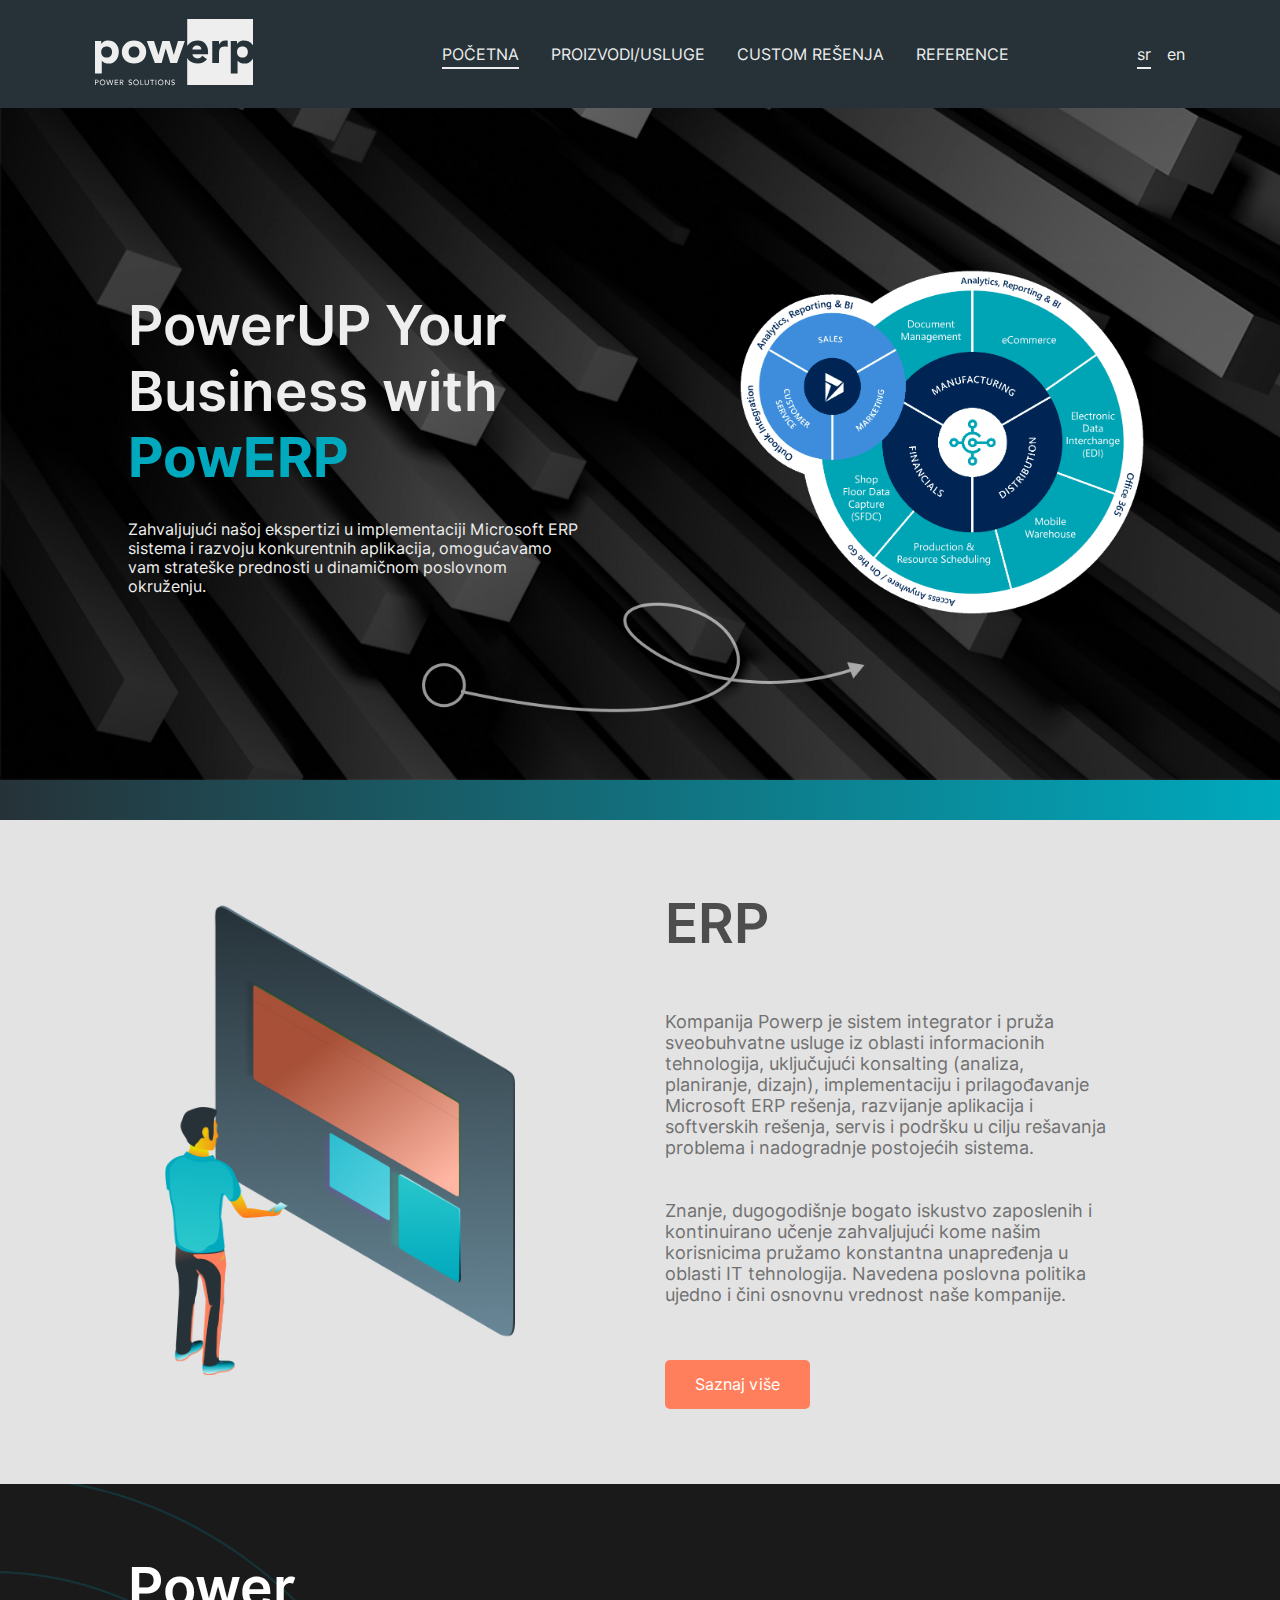
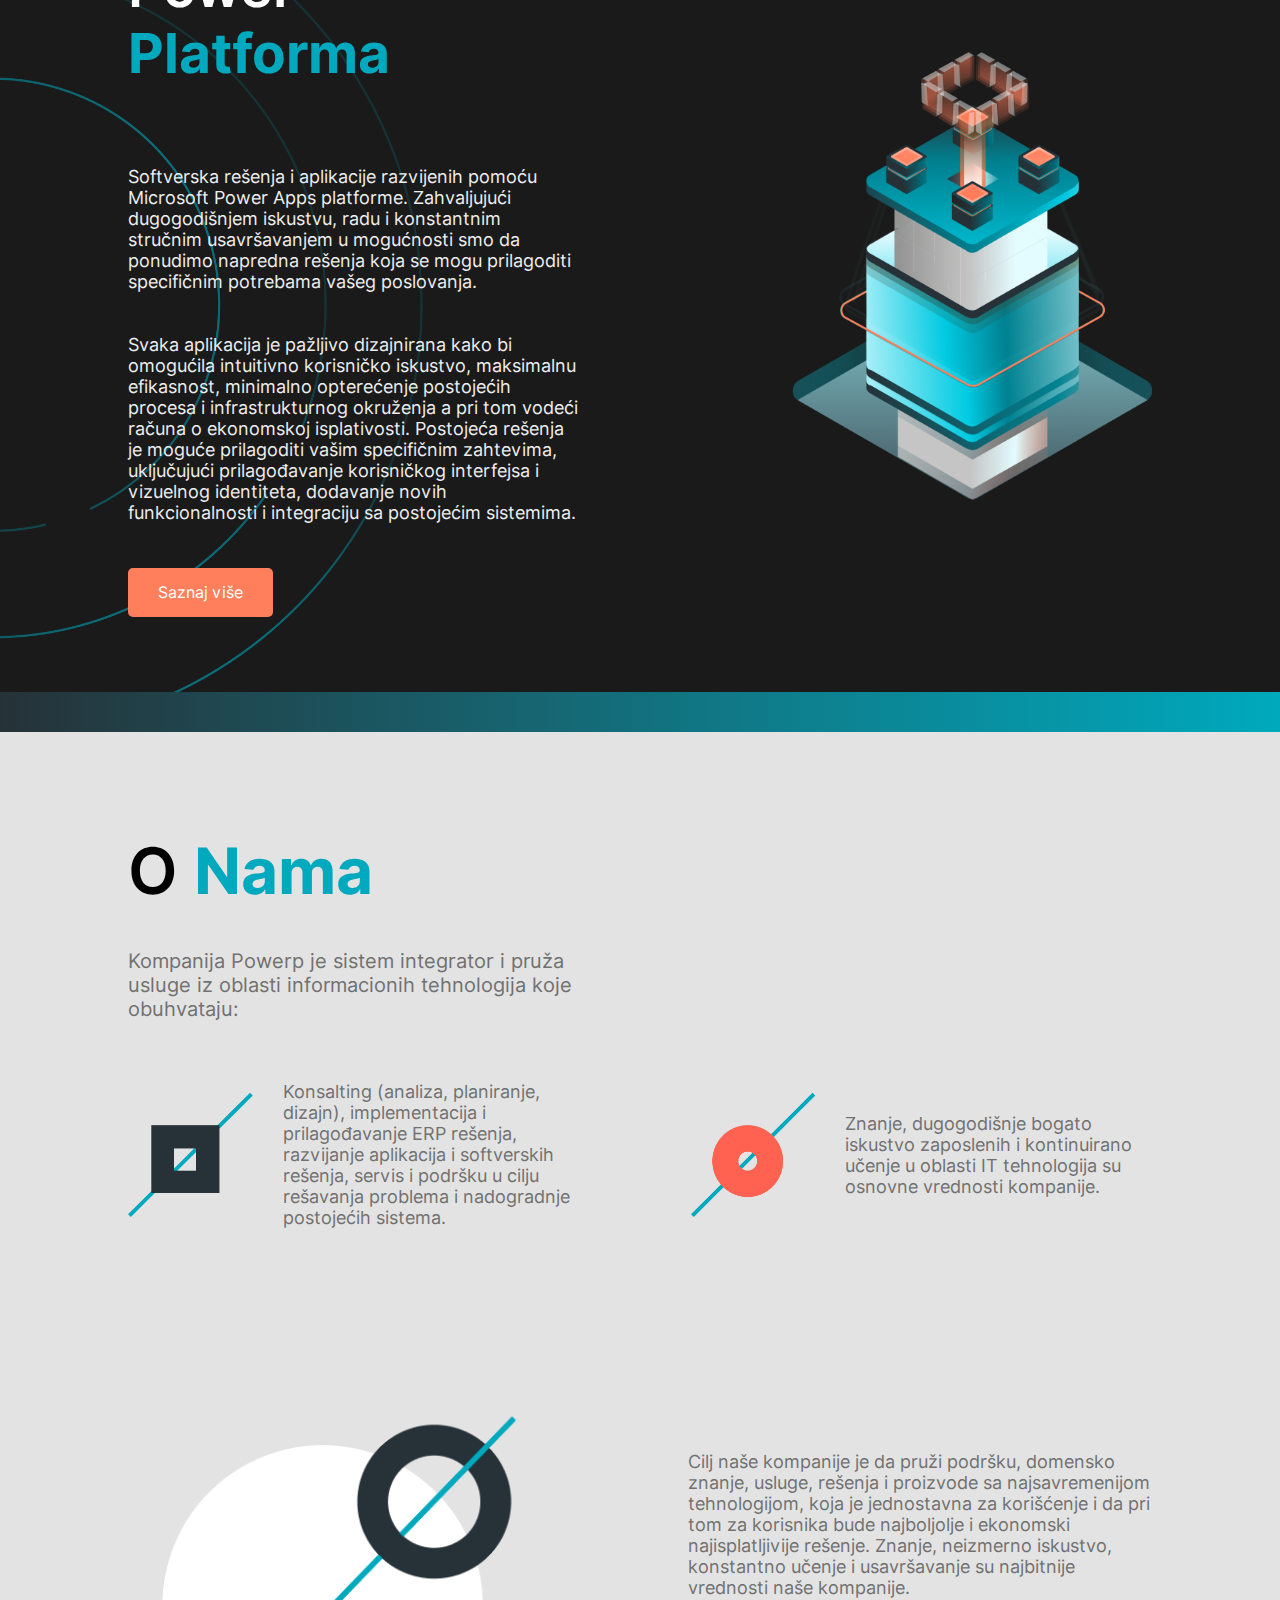
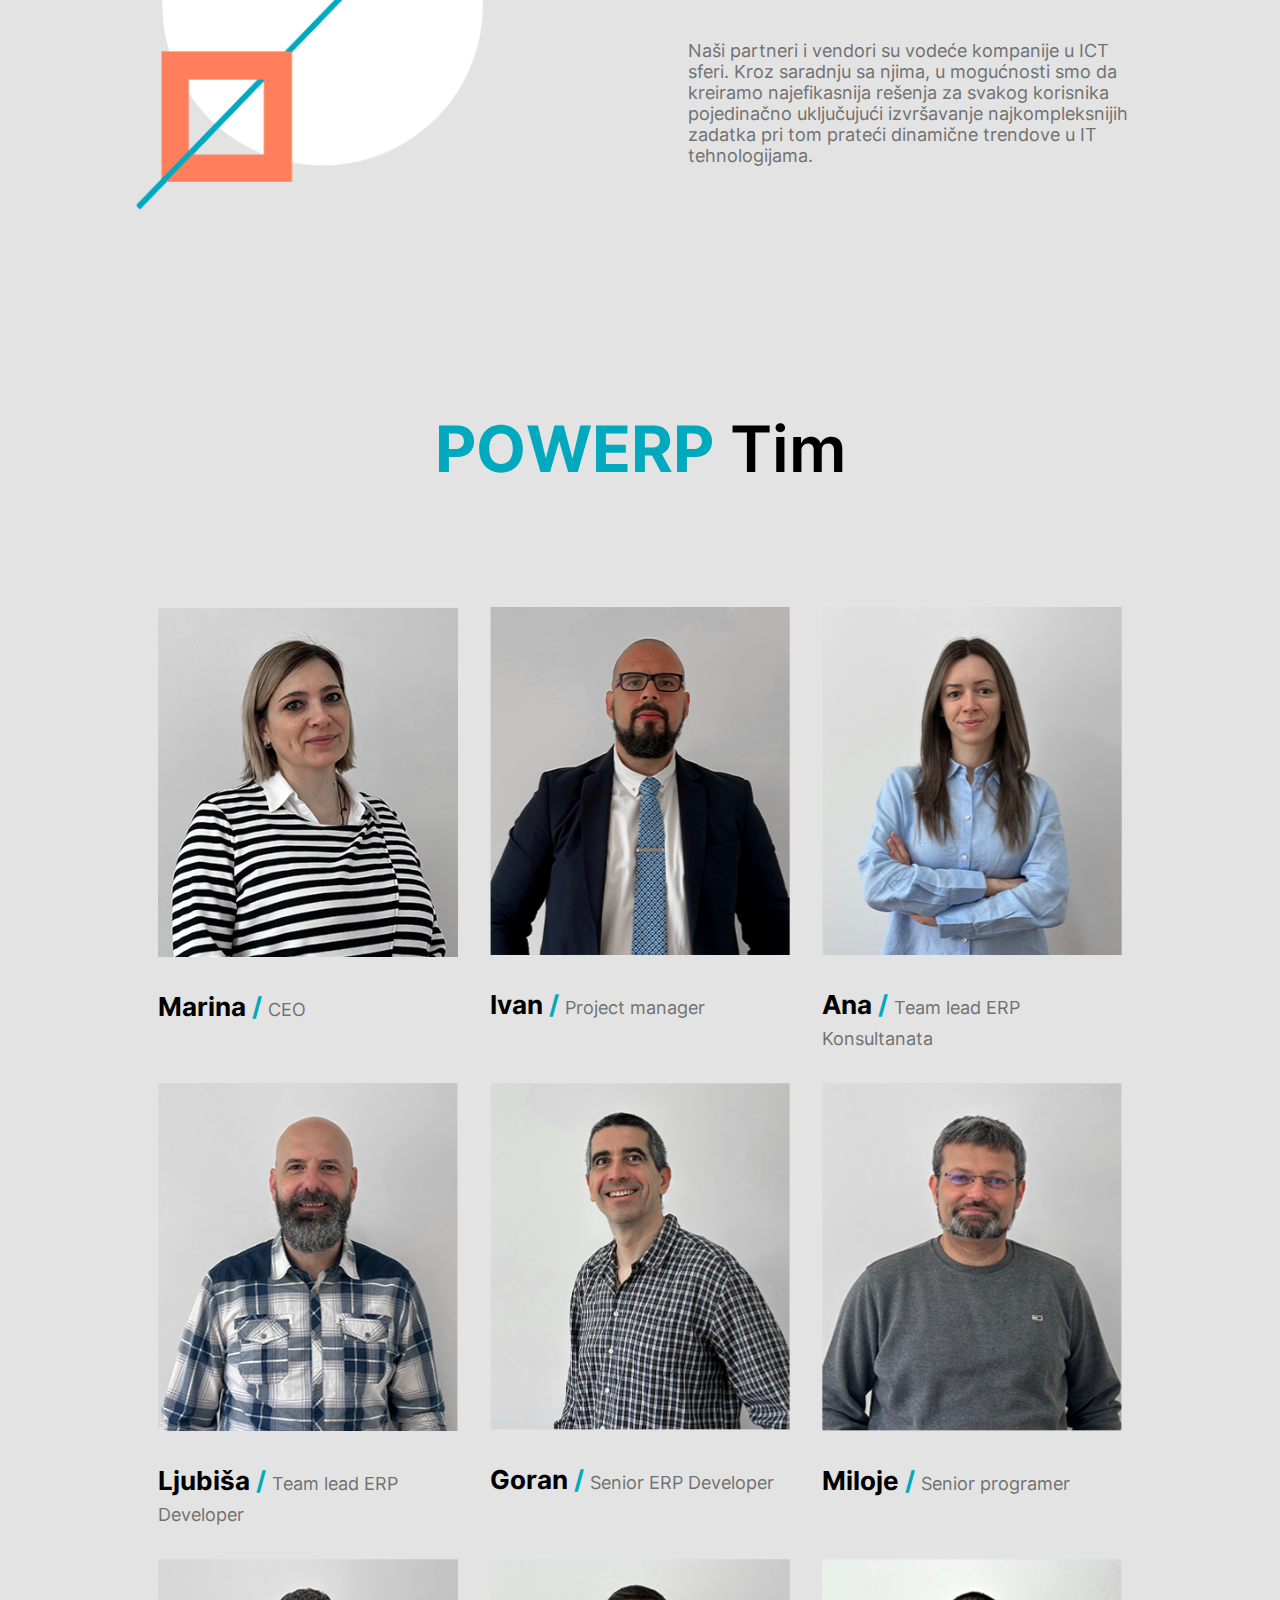
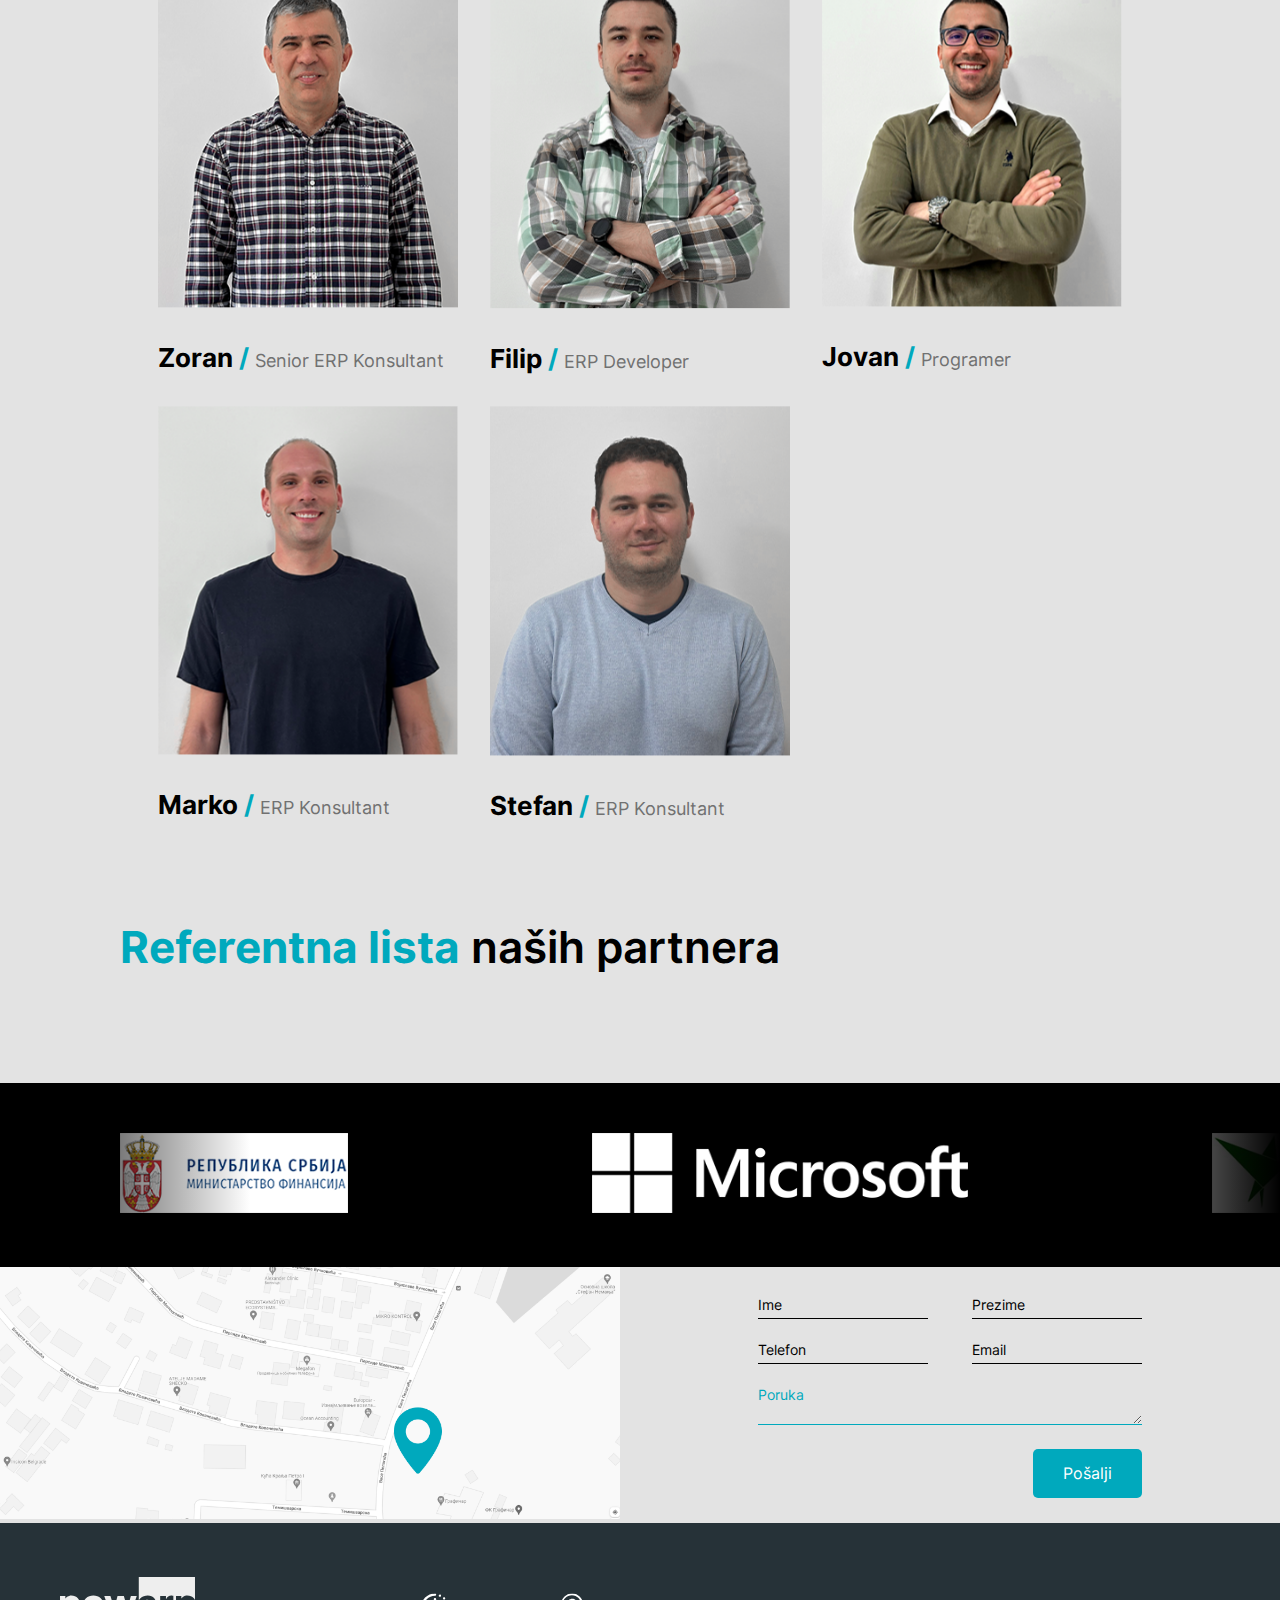
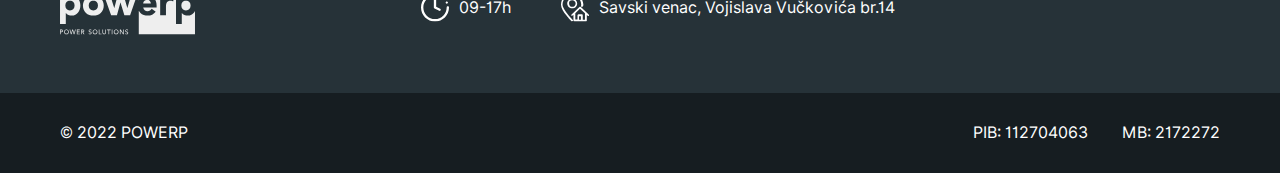
==== index.html @ 97af09cd "All Request Fixes - DONE" ====
<!DOCTYPE html>
<html lang="en">
  <head>
    <meta charset="UTF-8" />
    <meta name="viewport" content="width=device-width, initial-scale=1.0" />
    <title>PowerP</title>
    <link rel="icon" type="image/x-icon" href="assets/images/favicon.ico" />
    <link rel="stylesheet" href="style/common.css" />
    <link rel="stylesheet" href="style/style.css" />
    <link rel="stylesheet" href="style/mediaqueries.css" />
  </head>
  <body>
    <!-- Navigation -->
    <nav class="desktop-nav">
      <div class="logo"><img src="assets/images/logo.svg" alt="Logo" /></div>
      <div class="links">
        <ul class="nav-links">
          <li><a href="#" class="active">početna</a></li>
          <li><a href="products.html">proizvodi/usluge</a></li>
          <li><a href="custom.html">custom rešenja</a></li>
          <li><a href="clients.html">reference</a></li>
        </ul>
        <ul class="language-links">
          <li><a href="#" class="active">sr</a></li>
          <li><a href="#">en</a></li>
        </ul>
      </div>
    </nav>

    <nav class="hamburger-nav">
      <div class="logo"><img src="assets/images/logo.svg" alt="Logo" /></div>
      <div class="hamburger-menu">
        <div class="hamburger-icon" onclick="toggleMenu()">
          <span></span>
          <span></span>
          <span></span>
          <span></span>
        </div>
        <div class="menu-links">
          <ul class="language-links">
            <li><a href="#" class="active">sr</a></li>
            <li><a href="#">en</a></li>
          </ul>
          <div class="logo">
            <img src="assets/images/logo.svg" alt="Logo" />
          </div>
          <li>
            <a href="#" class="active" onclick="toggleMenu()">šta radimo</a>
          </li>
          <li><a href="#" onclick="toggleMenu()">o nama</a></li>
          <li><a href="#" onclick="toggleMenu()">šta nudimo</a></li>
          <li><a href="#" onclick="toggleMenu()">kontakt</a></li>
        </div>
      </div>
    </nav>

    <!-- Hero Section -->
    <section class="hero-section">
      <div class="hero-content">
        <div class="hero-text">
          <h2 class="title">PowerUP Your Business with <span>PowERP</span></h2>
          <p>
            Zahvaljujući našoj ekspertizi u implementaciji Microsoft ERP sistema
            i razvoju konkurentnih aplikacija, omogućavamo vam strateške
            prednosti u dinamičnom poslovnom okruženju.
          </p>
        </div>
        <div class="hero-line">
          <img src="./assets/images/hero-line.png" alt="Line" />
        </div>
        <div class="hero-image">
          <img src="./assets/images/hero-graph.png" alt="Graph" />
        </div>
      </div>
    </section>

    <hr class="divider gradient-1" />

    <!-- ERP Section -->
    <section class="erp-section">
      <div class="erp-content">
        <div class="erp-image">
          <img src="./assets/images/erp-img.png" alt="ERP" />
        </div>
        <div class="erp-info">
          <h2 class="title">ERP</h2>
          <p>
            Kompanija Powerp je sistem integrator i pruža sveobuhvatne usluge iz
            oblasti informacionih tehnologija, uključujući konsalting (analiza,
            planiranje, dizajn), implementaciju i prilagođavanje Microsoft ERP
            rešenja, razvijanje aplikacija i softverskih rešenja, servis i
            podršku u cilju rešavanja problema i nadogradnje postojećih sistema.
            <br /><br /><br />
            Znanje, dugogodišnje bogato iskustvo zaposlenih i kontinuirano
            učenje zahvaljujući kome našim korisnicima pružamo konstantna
            unapređenja u oblasti IT tehnologija. Navedena poslovna politika
            ujedno i čini osnovnu vrednost naše kompanije.
          </p>
          <a class="btn" href="products.html">Saznaj više</a>
        </div>
      </div>
    </section>

    <!-- Power Platform Section -->
    <section class="pwr-platform-section">
      <div class="pwr-platform-bg-circle">
        <img src="./assets/images/pwr-platform-bg.png" alt="Circle Bg" />
      </div>
      <div class="pwr-platform-content">
        <div class="pwr-platform-info">
          <h2 class="title">Power <span>Platforma</span></h2>
          <p>
            Softverska rešenja i aplikacije razvijenih pomoću Microsoft Power
            Apps platforme. Zahvaljujući dugogodišnjem iskustvu, radu i
            konstantnim stručnim usavršavanjem u mogućnosti smo da ponudimo
            napredna rešenja koja se mogu prilagoditi specifičnim potrebama
            vašeg poslovanja.
            <br /><br /><br />
            Svaka aplikacija je pažljivo dizajnirana kako bi omogućila
            intuitivno korisničko iskustvo, maksimalnu efikasnost, minimalno
            opterećenje postojećih procesa i infrastrukturnog okruženja a pri
            tom vodeći računa o ekonomskoj isplativosti. Postojeća rešenja je
            moguće prilagoditi vašim specifičnim zahtevima, uključujući
            prilagođavanje korisničkog interfejsa i vizuelnog identiteta,
            dodavanje novih funkcionalnosti i integraciju sa postojećim
            sistemima.
          </p>
          <a class="btn" href="custom.html">Saznaj više</a>
        </div>
        <div class="pwr-platform-image">
          <img
            src="./assets/images/pwr-platform-img.png"
            alt="Power Platform"
          />
        </div>
      </div>
    </section>

    <hr class="divider gradient-1" />

    <!-- About Us Section -->
    <section class="about-us-section">
      <div class="about-us-content">
        <h2 class="title">O <span>Nama</span></h2>
        <p class="about-us-info">
          Kompanija Powerp je sistem integrator i pruža usluge iz oblasti
          informacionih tehnologija koje obuhvataju:
        </p>
        <div class="first-paragraph-container">
          <div class="paragraph-container">
            <img src="./assets/images/paragraph-square.png" alt="Square" />
            <p>
              Konsalting (analiza, planiranje, dizajn), implementacija i
              prilagođavanje ERP rešenja, razvijanje aplikacija i softverskih
              rešenja, servis i podršku u cilju rešavanja problema i nadogradnje
              postojećih sistema.
            </p>
          </div>

          <div class="paragraph-container">
            <img src="./assets/images/paragraph-circle.png" alt="Square" />
            <p>
              Znanje, dugogodišnje bogato iskustvo zaposlenih i kontinuirano
              učenje u oblasti IT tehnologija su osnovne vrednosti kompanije.
            </p>
          </div>
        </div>
        <div class="second-paragraph-container">
          <img src="./assets/images/paragraph-image.png" alt="Square" />
          <p>
            Cilj naše kompanije je da pruži podršku, domensko znanje, usluge,
            rešenja i proizvode sa najsavremenijom tehnologijom, koja je
            jednostavna za korišćenje i da pri tom za korisnika bude najboljolje
            i ekonomski najisplatljivije rešenje. Znanje, neizmerno iskustvo,
            konstantno učenje i usavršavanje su najbitnije vrednosti naše
            kompanije.
            <br /><br /><br />
            Naši partneri i vendori su vodeće kompanije u ICT sferi. Kroz
            saradnju sa njima, u mogućnosti smo da kreiramo najefikasnija
            rešenja za svakog korisnika pojedinačno uključujući izvršavanje
            najkompleksnijih zadatka pri tom prateći dinamične trendove u IT
            tehnologijama.
          </p>
        </div>
      </div>
    </section>

    <!-- Team Section -->
     <section class="team-section">
      <div class="team-content">
        <h2 class="title"><span>PowerP</span> Tim</h2>
        <div class="team-container">
          <div class="team-item">
            <img src="./assets/images/team/marina.png" alt="Marina" />
            <p>Marina <span class="item-blue">/</span> <span class="item-gray">CEO</span></p>
          </div>
          <div class="team-item">
            <img src="./assets/images/team/ivan.png" alt="Ivan" />
            <p>Ivan <span class="item-blue">/</span> <span class="item-gray">Project manager</span></p>
          </div>
          <div class="team-item">
            <img src="./assets/images/team/ana.png" alt="Ana" />
            <p>Ana <span class="item-blue">/</span> <span class="item-gray">Team lead ERP Konsultanata</span></p>
          </div>
          <div class="team-item">
            <img src="./assets/images/team/ljubisa.png" alt="Ljubisa" />
            <p>Ljubiša <span class="item-blue">/</span> <span class="item-gray">Team lead ERP Developer</span></p>
          </div>
          <div class="team-item">
            <img src="./assets/images/team/goran.png" alt="Goran" />
            <p>Goran <span class="item-blue">/</span> <span class="item-gray">Senior ERP Developer</span></p>
          </div>
          <div class="team-item">
            <img src="./assets/images/team/miloje.png" alt="Miloje" />
            <p>Miloje <span class="item-blue">/</span> <span class="item-gray">Senior programer</span></p>
          </div>
          <div class="team-item">
            <img src="./assets/images/team/zoran.png" alt="Zoran" />
            <p>Zoran <span class="item-blue">/</span> <span class="item-gray">Senior ERP Konsultant </span></p>
          </div>
          <div class="team-item">
            <img src="./assets/images/team/filip.png" alt="Filip" />
            <p>Filip <span class="item-blue">/</span> <span class="item-gray">ERP Developer</span></p>
          </div>
          <div class="team-item">
            <img src="./assets/images/team/jovan.png" alt="Jovan" />
            <p>Jovan <span class="item-blue">/</span> <span class="item-gray">Programer</span></p>
          </div>
          <div class="team-item">
            <img src="./assets/images/team/marko.png" alt="Marko" />
            <p>Marko <span class="item-blue">/</span> <span class="item-gray">ERP Konsultant</span></p>
          </div>
          <div class="team-item">
            <img src="./assets/images/team/stefan.png" alt="Stefan" />
            <p>Stefan <span class="item-blue">/</span> <span class="item-gray">ERP Konsultant</span></p>
          </div>
        </div>
     </section>

     <!-- Partners Section -->
     <section class="partners-section">
      <div class="partners-content">
        <h2 class="title"><span>Referentna lista</span> naših partnera</h2>
        <div class="partners-container">
          <div class="partners-slide">
            <img src="./assets/images/clients/partner-1-black.png" alt="Partner 1" />
            <img src="./assets/images/clients/partner-2-black.png" alt="Partner 2" />
            <img src="./assets/images/clients/partner-3-black.png" alt="Partner 3" />
            <img src="./assets/images/clients/partner-4-black.png" alt="Partner 4" />
            <img src="./assets/images/clients/partner-5-black.png" alt="Partner 5" />
            <img src="./assets/images/clients/partner-6-black.png" alt="Partner 6" />
            <img src="./assets/images/clients/partner-7-black.png" alt="Partner 7" />
            <img src="./assets/images/clients/partner-8-black.png" alt="Partner 8" />
            <img src="./assets/images/clients/partner-9-black.png" alt="Partner 9" />
            <img src="./assets/images/clients/partner-10-black.png" alt="Partner 10" />
            <img src="./assets/images/clients/partner-11-black.png" alt="Partner 11" />
            <img src="./assets/images/clients/partner-12-black.png" alt="Partner 12" />
            <img src="./assets/images/clients/partner-13-black.png" alt="Partner 13" />
          </div>
          <div class="partners-slide">
            <img src="./assets/images/clients/partner-1-black.png" alt="Partner 1" />
            <img src="./assets/images/clients/partner-2-black.png" alt="Partner 2" />
            <img src="./assets/images/clients/partner-3-black.png" alt="Partner 3" />
            <img src="./assets/images/clients/partner-4-black.png" alt="Partner 4" />
            <img src="./assets/images/clients/partner-5-black.png" alt="Partner 5" />
            <img src="./assets/images/clients/partner-6-black.png" alt="Partner 6" />
            <img src="./assets/images/clients/partner-7-black.png" alt="Partner 7" />
            <img src="./assets/images/clients/partner-8-black.png" alt="Partner 8" />
            <img src="./assets/images/clients/partner-9-black.png" alt="Partner 9" />
            <img src="./assets/images/clients/partner-10-black.png" alt="Partner 10" />
            <img src="./assets/images/clients/partner-11-black.png" alt="Partner 11" />
            <img src="./assets/images/clients/partner-12-black.png" alt="Partner 12" />
            <img src="./assets/images/clients/partner-13-black.png" alt="Partner 13" />
          </div>
        </div>
      </div>
     </section>

     <!-- Map Section -->
      <section class="map-section">
        <div class="map-container">
          <a href="https://maps.app.goo.gl/hxrdSEuvY7iCzsEn7" target="_blank"><img src="./assets/images/map.png" alt="Map" /></a>
        </div>
        <div class="form-container">
          <form action="https://formsubmit.co/af4850bc16fc0e2a9317a578badf3f67" method="POST">
            <div class="first-row">
              <input type="text" name="name" placeholder="ime" class="input-style" />
              <input type="text" name="surname" placeholder="prezime" class="input-style" />
            </div>
            <div class="second-row">
              <input type="tel" name="phone" placeholder="telefon" class="input-style" />
              <input type="email" name="email" placeholder="email" class="input-style" />
            </div>
            <div class="third-row">
              <textarea name="message" placeholder="poruka" class="input-style"></textarea>
            </div>
            <button class="btn" type="submit">Pošalji</button>
          </form>
        </div>
      </section>

     <!-- Footer Section -->
    <footer>
      <div class="contact-info-container">
        <div class="logo"><img src="./assets/images/logo.svg" alt="Logo" /></div>
        <div class="contact-container">
          <div class="contact-item">
            <img src="./assets/images/time-icon.svg" alt="Time" />
            <span>09-17h</span>
          </div>
          <div class="contact-item">
            <img src="./assets/images/pin-home-icon.svg" alt="Pin Home" />
            <span>Savski venac, Vojislava Vučkovića br.14</span>
          </div>
        </div>
        <div class="contact-nav"></div>
      </div>
      <div class="copyright-container">
        <span>&copy; 2022 PowerP</span>
        <div class="right-part">
          <span>PIB: 112704063</span>
          <span>MB: 2172272</span>
        </div>
      </div>
    </footer>

    <script src="script.js"></script>
  </body>
</html>
---- style/common.css ----
/* >>> General Styling <<< */

/* >> Custom Colors << */

:root {
  --nav-bg-color: #263238;
  --text-color-white: #eeeeee;
  --primary-color: #00a9bd;
  --primary-hover-color: #0e8390;
  --body-color: #e3e3e3;
  --btn-bg-color: #ff7f5c;
  --btn-bg-color-hover: #dc6848;
  --section-title-color: #4d4d4d;
  --text-color: #717171;
  --section-dark-bg-color: #1a1a1a;
  --copyright-bg-color: #161d21;
  --slider-track-color: #bebebe;
}

/* >> Custom Fonts << */

@font-face {
  font-family: "PageFontExtraBold";
  src: url("../assets/fonts/inter-extra-bold.otf");
}

@font-face {
  font-family: "PageFontBold";
  src: url("../assets/fonts/inter-bold.otf");
}

@font-face {
  font-family: "PageFont";
  src: url("../assets/fonts/inter-regular.otf");
}

* {
  margin: 0;
  padding: 0;
}

body {
  background-color: var(--body-color);
  overflow-x: hidden;
}

.title {
  font-family: "PageFontBold";
  font-size: 64px;
}

p {
  font-family: "PageFont";
  margin: 0;
  padding: 0;
  font-size: 18px;
}

.input-style {
  border: none;
  font-family: "PageFont";
  border-bottom: 1px solid black;
  background: transparent;
  padding: 5px 0;
  width: 250px;
}

.input-style:focus,
.input-style:focus-visible {
  outline: none;
}

.input-style::placeholder {
  color: black;
  font-family: "PageFont";
  font-size: 14px;
  text-transform: capitalize;
}

/* >>> Transition Styling <<<*/

a,
.btn {
  transition: all 300ms ease;
}

/* >>> Navbar Styling <<< */

nav,
.links,
.nav-links,
.language-links {
  display: flex;
}

nav {
  justify-content: space-around;
  align-items: center;
  position: fixed;
  z-index: 5;
  font-family: "PageFont";
  width: 100%;
  background-color: var(--nav-bg-color);
}

.nav-links {
  list-style: none;
  font-size: 16px;
  gap: 2rem;
  text-transform: uppercase;
}

.language-links {
  margin-left: 8rem;
  list-style: none;
  font-size: 16px;
  gap: 1rem;
}

.nav-links a,
.language-links a {
  color: var(--text-color-white);
  text-decoration: none;
  position: relative;
}

.nav-links a:after,
.language-links a:after {
  content: "";
  position: absolute;
  height: 2px;
  background-color: var(--text-color-white);
  width: 0;
  left: 0;
  bottom: -5px;
  transition: 0.4s;
}

.nav-links a:hover:after,
.nav-links a.active:after,
.language-links a.active:after,
.language-links a:hover:after {
  width: 100%;
}

/* >> Desktop Navbar Styling << */

.desktop-nav {
  height: 108px;
}

/* >> Mobile Navbar Styling << */

.hamburger-nav {
  display: none;
  height: 108px;
  position: relative;
}

.hamburger-menu {
  display: inline-block;
}

.hamburger-icon {
  height: 18px;
  width: 25px;
  position: relative;
  -webkit-transform: rotate(0deg);
  -moz-transform: rotate(0deg);
  -o-transform: rotate(0deg);
  transform: rotate(0deg);
  -webkit-transition: 0.5s ease-in-out;
  -moz-transition: 0.5s ease-in-out;
  -o-transition: 0.5s ease-in-out;
  transition: 0.5s ease-in-out;
  cursor: pointer;
}

.hamburger-icon span {
  display: block;
  position: absolute;
  height: 3px;
  width: 100%;
  background-color: var(--text-color-white);
  border-radius: 9px;
  opacity: 1;
  left: 0;
  -webkit-transform: rotate(0deg);
  -moz-transform: rotate(0deg);
  -o-transform: rotate(0deg);
  transform: rotate(0deg);
  -webkit-transition: 0.25s ease-in-out;
  -moz-transition: 0.25s ease-in-out;
  -o-transition: 0.25s ease-in-out;
  transition: 0.25s ease-in-out;
}

.hamburger-icon span:nth-child(1) {
  top: 0px;
}

.hamburger-icon span:nth-child(2),
#nav-icon3 span:nth-child(3) {
  top: 8px;
}

.hamburger-icon span:nth-child(4) {
  top: 16px;
}

.hamburger-icon.open span:nth-child(1) {
  top: 8px;
  width: 0%;
  left: 50%;
}

.hamburger-icon.open span:nth-child(2) {
  -webkit-transform: rotate(45deg);
  -moz-transform: rotate(45deg);
  -o-transform: rotate(45deg);
  transform: rotate(45deg);
  top: 8px;
}

.hamburger-icon.open span:nth-child(3) {
  -webkit-transform: rotate(-45deg);
  -moz-transform: rotate(-45deg);
  -o-transform: rotate(-45deg);
  transform: rotate(-45deg);
  top: 8px;
}

.hamburger-icon.open span:nth-child(4) {
  top: 8px;
  width: 0%;
  left: 50%;
}

.hamburger-menu .menu-links {
  position: absolute;
  display: flex;
  flex-direction: column;
  top: 100%;
  width: 100%;
  height: calc(100vh - 108px);
  background-color: var(--primary-color);
  left: 0;
  max-height: 0;
  overflow: hidden;
  transition: all 0.3 ease-in-out;
}

.hamburger-menu .menu-links a {
  display: block;
  text-align: center;
  padding: 20px;
  text-transform: capitalize;
  font-size: 16px;
  color: var(--text-color-white);
  text-decoration: none;
  transition: all 0.3 ease-in-out;
}

.hamburger-menu .menu-links .language-links {
  padding: 30px 20px 20px 20px;
}

.hamburger-menu .menu-links .language-links a {
  display: block;
  padding: 0;
  width: 100%;
  text-transform: uppercase;
  font-size: 14px;
}

.hamburger-menu .menu-links .logo {
  display: flex;
  justify-content: center;
  padding: 30px 0 40px 0;
}

.hamburger-menu .menu-links .logo img {
  height: 55px;
}

.hamburger-menu .menu-links li {
  list-style: none;
}

.hamburger-menu .menu-links.open {
  max-height: calc(100vh - 108px);
}

/* >>> Divider Styling <<< */

.divider {
  margin: 0;
  padding: 0;
  border: 0;
  height: 40px;
  width: 100%;
}

.gradient-1 {
  background: linear-gradient(
    90deg,
    rgba(38, 50, 56, 1) 0%,
    rgba(13, 129, 144, 1) 64%,
    rgba(0, 169, 189, 1) 100%
  );
}

/* >>> Button Styling <<< */

.btn {
  border-radius: 5px;
  background-color: var(--btn-bg-color);
  border: none;
  text-decoration: none;
  color: white;
  font-family: "PageFont";
  padding: 15px 30px;
  font-size: 16px;
  cursor: pointer;
}

.btn:hover {
  background-color: var(--btn-bg-color-hover);
}

/* >>> Partners Section Styling <<< */

@keyframes slide {
  from {
    transform: translateX(0);
  }

  to {
    transform: translateX(-100%);
  }
}

.partners-section {
  display: flex;
  justify-content: center;
  align-items: center;
}

.partners-content {
  display: flex;
  flex-direction: column;
  align-items: start;
  justify-content: center;
  width: 100%;
}

.partners-content .title {
  font-size: 44px;
  margin-bottom: 110px;
  margin-left: 120px;
}

.partners-content .title span {
  font-family: "PageFontExtraBold";
  color: var(--primary-color);
}

.partners-container {
  background-color: black;
  padding: 50px 0;
  width: 100%;
  overflow: hidden;
  white-space: nowrap;
  position: relative;
}

.partners-container::before {
  content: "";
  position: absolute;
  top: 0;
  left: 0;
  z-index: 2;
  width: 250px;
  height: 100%;
  background: linear-gradient(to left, rgba(0, 0, 0, 0), black);
}

.partners-container::after {
  content: "";
  position: absolute;
  top: 0;
  right: 0;
  z-index: 2;
  width: 250px;
  height: 100%;
  background: linear-gradient(to right, rgba(0, 0, 0, 0), black);
}

.partners-container:hover .partners-slide {
  animation-play-state: paused;
}

.partners-slide {
  display: inline-block;
  animation: 45s slide infinite linear;
}

.partners-slide img {
  height: 80px;
  margin: 0 120px;
}

/* >>> Map Section Styling <<< */

.map-section {
  display: flex;
  align-items: center;
  width: 100%;
}

.map-container img {
  width: 1070px;
}

.map-section .form-container {
  display: flex;
  flex-direction: column;
  justify-content: center;
  align-items: center;
  width: 100%;
}

.map-section .form-container .first-row,
.map-section .form-container .second-row {
  margin-bottom: 18px;
}

.map-section .form-container .first-row .input-style:first-child,
.map-section .form-container .second-row .input-style:first-child {
  margin-right: 40px;
}

.map-section .form-container textarea {
  width: 100% !important;
  border-color: var(--primary-color);
}

.map-section .form-container textarea::placeholder {
  color: var(--primary-color);
}

.map-section .form-container .btn {
  background-color: var(--primary-color);
  float: right;
  margin-top: 70px;
}

.map-section .form-container .btn:hover {
  background-color: var(--primary-hover-color);
}

/* >>> Copyright Footer Styling <<< */

.copyright-container {
  width: 100%;
  height: 80px;
  background-color: var(--copyright-bg-color);
  color: white;
  display: flex;
  font-family: "PageFont";
  justify-content: space-between;
  align-items: center;
}

.copyright-container span:first-child {
  margin-left: 60px;
}

.copyright-container .right-part {
  margin-right: 60px;
}

.copyright-container .right-part span:first-child {
  margin-right: 30px;
}

.copyright-container span {
  text-transform: uppercase;
}

/* >>> Contact Footer Styling <<< */

.contact-info-container {
  width: 100%;
  height: 170px;
  background-color: var(--nav-bg-color);
  color: white;
  display: flex;
  font-family: "PageFont";
  justify-content: space-between;
  align-items: center;
}

.contact-info-container .logo {
  margin-left: 60px;
}

.contact-info-container .logo img {
  width: 135px;
}

.contact-info-container .contact-container,
.contact-info-container .contact-container .contact-item {
  display: flex;
  align-items: center;
}

.contact-info-container .contact-container .contact-item img {
  width: 28px;
  margin-right: 10px;
}

.contact-info-container .contact-container .contact-item:first-child {
  margin-right: 50px;
}

.contact-info-container .contact-nav {
  margin-right: 60px;
  width: 100px;
  height: 100%;
}
---- style/style.css ----
/* >> Hero Section Styling << */

.hero-section {
  padding-top: 108px;
  width: 100%;
  height: 672px;
  background-image: url("../assets/images/hero-bg.png");
  background-size: cover;
  display: flex;
  justify-content: center;
  align-items: center;
}

.hero-section .hero-content {
  display: flex;
  position: relative;
  height: 100%;
  align-items: center;
  justify-content: space-between;
  width: 60%;
}

.hero-image img {
  width: 520px;
}

.hero-line {
  position: absolute;
  bottom: 40px;
  left: 50%;
  transform: translate(-50%, 0);
}

.hero-line img {
  width: 500px;
}

.hero-text {
  font-size: 16px;
  width: 710px;
  color: var(--text-color-white);
}

.hero-text p {
  margin: 30px 0 0 0;
  width: 100%;
  font-size: 16px;
  max-width: 550px;
}

.hero-text .title span {
  color: var(--primary-color);
  font-family: "PageFontExtraBold";
}

/* >>> ERP Section Styling <<< */

.erp-section {
  display: flex;
  justify-content: center;
  align-items: center;
  padding: 70px 0 90px 0;
}

.erp-content {
  display: flex;
  align-items: center;
  justify-content: center;
  width: 80%;
}

.erp-info .title {
  margin-bottom: 55px;
  color: var(--section-title-color);
}

.erp-image img {
  width: 400px;
  margin-right: 200px;
}

.erp-info p {
  max-width: 550px;
  margin-bottom: 70px;
  color: var(--text-color);
}

/* >>> Power Platform Section Styling <<< */

.pwr-platform-section {
  display: flex;
  justify-content: center;
  align-items: center;
  padding: 70px 0 90px 0;
  background-color: var(--section-dark-bg-color);
  position: relative;
  overflow: hidden;
}

.pwr-platform-bg-circle {
  position: absolute;
  top: 50%;
  left: 0;
  transform: translate(0, -50%);
  z-index: 1;
}

.pwr-platform-bg-circle img {
  height: 1200px;
}

.pwr-platform-content {
  display: flex;
  justify-content: space-between;
  align-items: center;
  z-index: 2;
  width: 60%;
  height: 100%;
}

.pwr-platform-info .title {
  margin-bottom: 80px;
  max-width: 400px;
  color: #ffffff;
}

.pwr-platform-info .title span {
  color: var(--primary-color);
  font-family: "PageFontExtraBold";
}

.pwr-platform-image img {
  width: 480px;
}

.pwr-platform-info p {
  max-width: 660px;
  margin-bottom: 60px;
  color: var(--text-color-white);
}

/* >>> About Us Section Styling <<< */

.about-us-section {
  display: flex;
  justify-content: center;
  align-items: center;
  padding: 100px 0;
}

.about-us-content {
  display: flex;
  flex-direction: column;
  justify-content: center;
  width: 60%;
}

.about-us-content .title {
  margin-bottom: 40px;
}

.about-us-content .title span {
  color: var(--primary-color);
  font-family: "PageFontExtraBold";
}

.about-us-content .about-us-info {
  color: var(--text-color);
  font-size: 20px;
  max-width: 500px;
  margin-bottom: 60px;
}

.about-us-section .first-paragraph-container,
.about-us-section .paragraph-container,
.about-us-section .second-paragraph-container {
  display: flex;
  align-items: center;
}

.about-us-section .paragraph-container:first-child {
  margin-right: 300px;
}

.about-us-section .paragraph-container img {
  width: 125px;
}

.about-us-section .second-paragraph-container img {
  width: 400px;
}

.about-us-section .paragraph-container p {
  color: var(--text-color);
  max-width: 400px;
  margin-left: 30px;
}

.about-us-section .second-paragraph-container {
  margin-top: 180px;
  justify-content: space-around;
}

.about-us-section .second-paragraph-container p {
  color: var(--text-color);
  max-width: 630px;
  margin-left: 160px;
}

/* >>> Team Section Styling <<< */

.team-section {
  display: flex;
  justify-content: center;
  align-items: center;
  padding: 100px 0;
}

.team-content {
  display: flex;
  flex-direction: column;
  align-items: center;
  justify-content: center;
  width: 80%;
}

.team-content .title {
  margin-bottom: 120px;
}

.team-content .title span {
  text-transform: uppercase;
  color: var(--primary-color);
  font-family: "PageFontExtraBold";
}

.team-container {
  display: grid;
  grid-template-columns: repeat(4, 1fr);
  gap: 2rem;
}

.team-container .team-item img {
  width: 340px;
}

.team-container .team-item p {
  max-width: 340px;
  margin-top: 30px;
  font-size: 26px;
  font-family: "PageFontExtraBold";
}

.team-container .team-item p .item-blue {
  color: var(--primary-color);
}

.team-container .team-item p .item-gray {
  font-size: 18px;
  font-family: "PageFont";
  color: var(--text-color);
}
---- style/mediaqueries.css ----
/* >>> CUSTOM QUERIES <<< */

@media screen and (max-width: 1900px) {
  .products-services-content,
  .hero-section .hero-content,
  .pwr-platform-section .pwr-platform-content,
  .custom-solutions-section .custom-solutions-content,
  .custom-hero-section .custom-hero-content,
  .about-us-section .about-us-content,
  .products-title-section .products-title-content,
  .products-hero-section .products-hero-content,
  .focus-section .focus-content,
  .powerpack-section .powerpack-content,
  .references-section .references-content,
  .pros-section .pros-content {
    width: 80%;
  }

  .references-content .logos-container {
    gap: 100px;
    row-gap: 120px;
  }
}

@media screen and (max-width: 1700px) {
  .about-us-section .paragraph-container:first-child {
    margin-right: 200px;
  }

  .map-container img {
    width: 840px;
  }

  .references-section .title {
    margin-left: 100px;
  }

  .references-content .logos-container {
    grid-template-columns: repeat(3, 1fr);
    gap: 50px;
    row-gap: 80px;
  }

  .references-content .logos-container .logo-image img {
    height: 60px;
  }
}

@media screen and (max-width: 1600px) {
  .team-container {
    grid-template-columns: repeat(3, 1fr);
  }

  .team-container .team-item img {
    width: 300px;
  }

  .team-container .team-item p {
    max-width: 300px;
  }

  .pros-content {
    width: 80%;
  }

  .powerpack-content {
    gap: 200px;
    row-gap: 70px;
  }
}

@media screen and (max-width: 1400px) {
  .hero-text {
    width: 450px;
  }

  .products-hero-text {
    width: 450px;
  }

  .hero-text .title,
  .products-hero-text .title,
  .custom-hero-text .title,
  .erp-section .title,
  .pwr-platform-section .title,
  .custom-solutions-section .title,
  .references-section .title {
    font-size: 55px;
  }

  .hero-text,
  .erp-info p,
  .pwr-platform-info p,
  .custom-solutions-info p {
    max-width: 450px;
  }

  .products-hero-text,
  .custom-hero-text {
    max-width: 400px;
  }

  .custom-hero-section .text-right p {
    width: 400px;
    margin-top: 140px;
    margin-left: 6rem;
  }

  .products-hero-image {
    margin-left: 8rem;
    width: 350px;
  }

  .products-hero-image img {
    width: 350px;
  }

  .products-hero-image .circle {
    width: 290px;
    height: 290px;
  }

  .hero-image img {
    width: 420px;
  }

  .hero-line img {
    width: 450px;
  }

  .erp-image img {
    width: 350px;
    margin-right: 150px;
  }

  .pwr-platform-image img {
    width: 360px;
    margin-left: 150px;
  }

  .custom-solutions-image img {
    width: 450px;
  }

  .pwr-platform-bg-circle img {
    height: 900px;
  }

  .about-us-section .paragraph-container:first-child {
    margin-right: 100px;
  }

  .map-container img {
    width: 620px;
  }

  .map-section .form-container .btn {
    margin-top: 20px;
  }

  .input-style {
    width: 170px;
  }

  .products-title-content img {
    width: 700px;
  }

  .products-services-content .services-item h2 {
    font-size: 26px;
    width: 350px;
  }

  .products-services-content .services-item p {
    width: 350px;
  }

  .focus-content .focus-item:last-child {
    margin-left: 50px;
  }

  .pros-item:first-child {
    margin-right: 150px;
  }

  .pros-item p {
    font-size: 20px;
  }

  .custom-title-content h2 {
    font-size: 28px;
  }

  .references-section .title {
    margin-left: 0;
  }

  .references-content .logos-container {
    grid-template-columns: repeat(2, 1fr);
    gap: 100px;
    row-gap: 120px;
  }
}

/* >>> SMALL LAPTOP SCREEN SIZE: 1024px <<< */

@media screen and (max-width: 1024px) {
  .nav-links,
  .language-links {
    font-size: 12px;
  }

  .language-links {
    margin-left: 5rem;
  }

  .logo img {
    height: 50px;
  }

  .hero-text {
    width: 350px;
  }

  .products-hero-text,
  .custom-hero-text {
    width: 300px;
  }

  .custom-hero-section .text-right p {
    width: 300px;
    margin-top: 110px;
    margin-left: 2rem;
  }

  .products-hero-image {
    margin-left: 2rem;
    width: 300px !important;
  }

  .products-hero-image img {
    width: 300px !important;
  }

  .products-hero-image .circle {
    width: 240px;
    height: 240px;
  }

  .hero-text .title,
  .products-hero-text .title,
  .custom-hero-text .title,
  .erp-info .title,
  .pwr-platform-info .title,
  .custom-solutions-info .title {
    font-size: 35px;
  }

  .hero-text p,
  .products-hero-text p,
  .custom-hero-text p,
  .custom-hero-section .text-right p,
  .erp-info p,
  .pwr-platform-info p,
  .custom-solutions-info p {
    font-size: 14px;
    max-width: 350px;
  }

  .custom-solutions-info p {
    margin-right: 50px;
  }

  .about-us-info {
    font-size: 16px;
  }

  .about-us-section .paragraph-container p,
  .about-us-section .second-paragraph-container p,
  .contact-info-container .contact-container span,
  .contact-info-container .contact-nav a,
  .focus-content .focus-item p {
    font-size: 14px;
  }

  .contact-info-container .contact-container {
    flex-direction: column;
  }

  .contact-info-container .contact-container .contact-item:first-child {
    margin-right: 20px;
  }

  .about-us-section .second-paragraph-container p {
    margin-left: 100px;
  }

  .hero-image img,
  .products-hero-image img {
    width: 350px;
  }

  .erp-image img {
    width: 300px;
    margin-right: 100px;
  }

  .pwr-platform-image img {
    width: 300px;
    margin-left: 100px;
  }

  .custom-solutions-image img {
    width: 350px;
  }

  .pwr-platform-bg-circle img {
    height: 700px;
  }

  .hero-line img {
    width: 350px;
  }

  .about-us-section .first-paragraph-container {
    flex-direction: column;
  }

  .about-us-section .second-paragraph-container img {
    width: 300px;
  }

  .about-us-section .paragraph-container:first-child {
    margin-right: 0;
    margin-bottom: 100px;
  }

  .team-container {
    grid-template-columns: repeat(2, 1fr);
  }

  .map-container img {
    width: 520px;
  }

  .map-section .form-container {
    margin-top: 20px;
  }

  .map-section .form-container .first-row,
  .map-section .form-container .second-row {
    display: flex;
    flex-direction: column;
  }

  .map-section .form-container .first-row .input-style:first-child,
  .map-section .form-container .second-row .input-style:first-child {
    margin-bottom: 18px;
  }

  .map-section .form-container .btn {
    margin-top: 20px;
    margin-bottom: 40px;
    float: initial;
  }

  .input-style {
    width: 200px !important;
  }

  .map-section .form-container textarea {
    width: 200px !important;
  }

  .products-services-content .services-item h2 {
    font-size: 22px;
    width: 250px;
  }

  .products-services-content .services-item p {
    font-size: 14px;
    width: 250px;
  }

  .pros-row {
    justify-content: center;
    align-items: center;
    flex-direction: column;
  }

  .pros-item:first-child {
    margin-right: 0;
    margin-bottom: 70px;
  }

  .custom-title-content h2 {
    font-size: 24px;
  }

  .powerpack-content {
    grid-template-columns: repeat(2, 1fr);
  }

  .references-content .logos-container {
    grid-template-columns: repeat(1, 1fr);
  }
}

/* >>> TABLET SCREEN SIZE: 769px <<< */

@media screen and (max-width: 769px) {
  .desktop-nav {
    display: none;
  }

  .hamburger-nav {
    display: flex;
  }

  .hamburger-nav .logo img {
    height: 30px;
  }

  .hamburger-menu .menu-links .language-links {
    margin-left: auto;
  }

  .hero-section,
  .products-hero-section,
  .custom-hero-section,
  .erp-section,
  .pwr-platform-section,
  .custom-solutions-section,
  .about-us-section,
  .team-section,
  .contact-info-container,
  .copyright-container,
  .partners-section,
  .map-section,
  .products-title-section,
  .products-services-section,
  .focus-section,
  .pros-section,
  .powerpack-section,
  .custom-title-section,
  .references-section,
  .divider {
    display: none;
  }
}
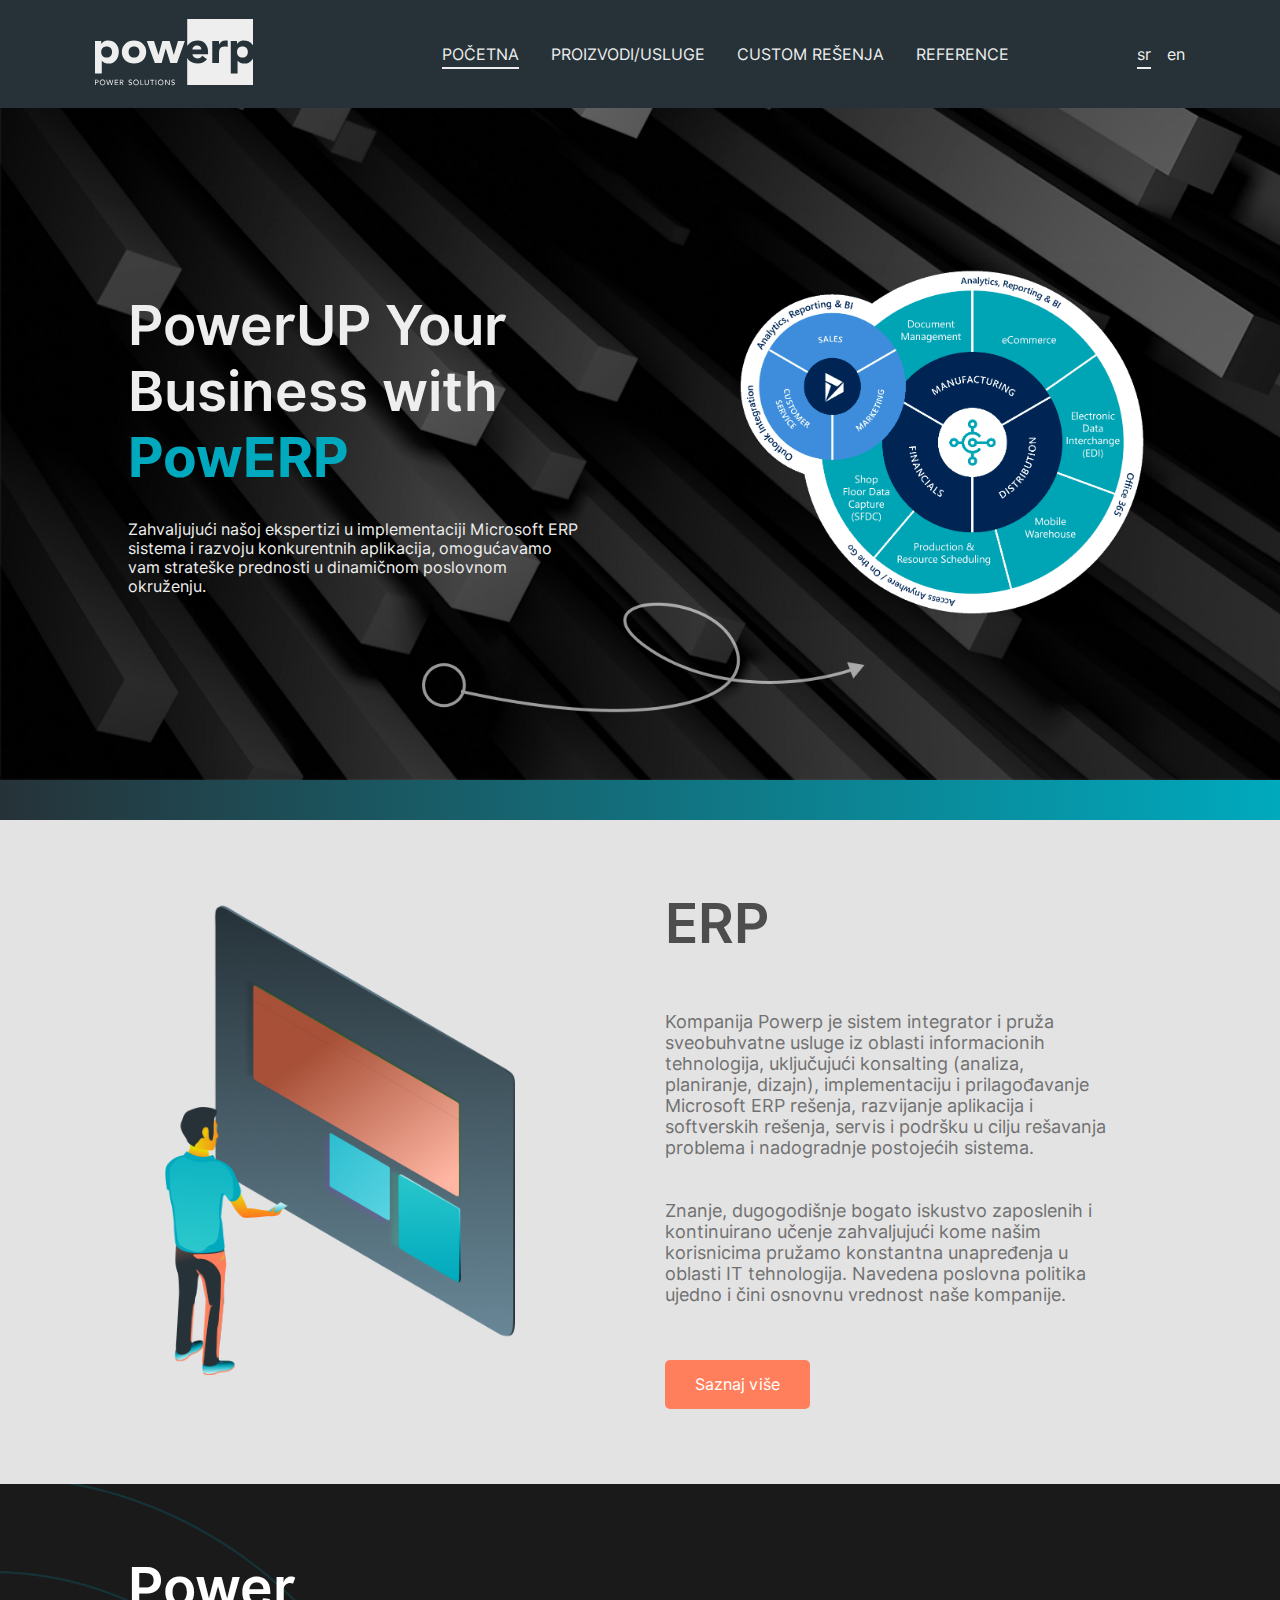
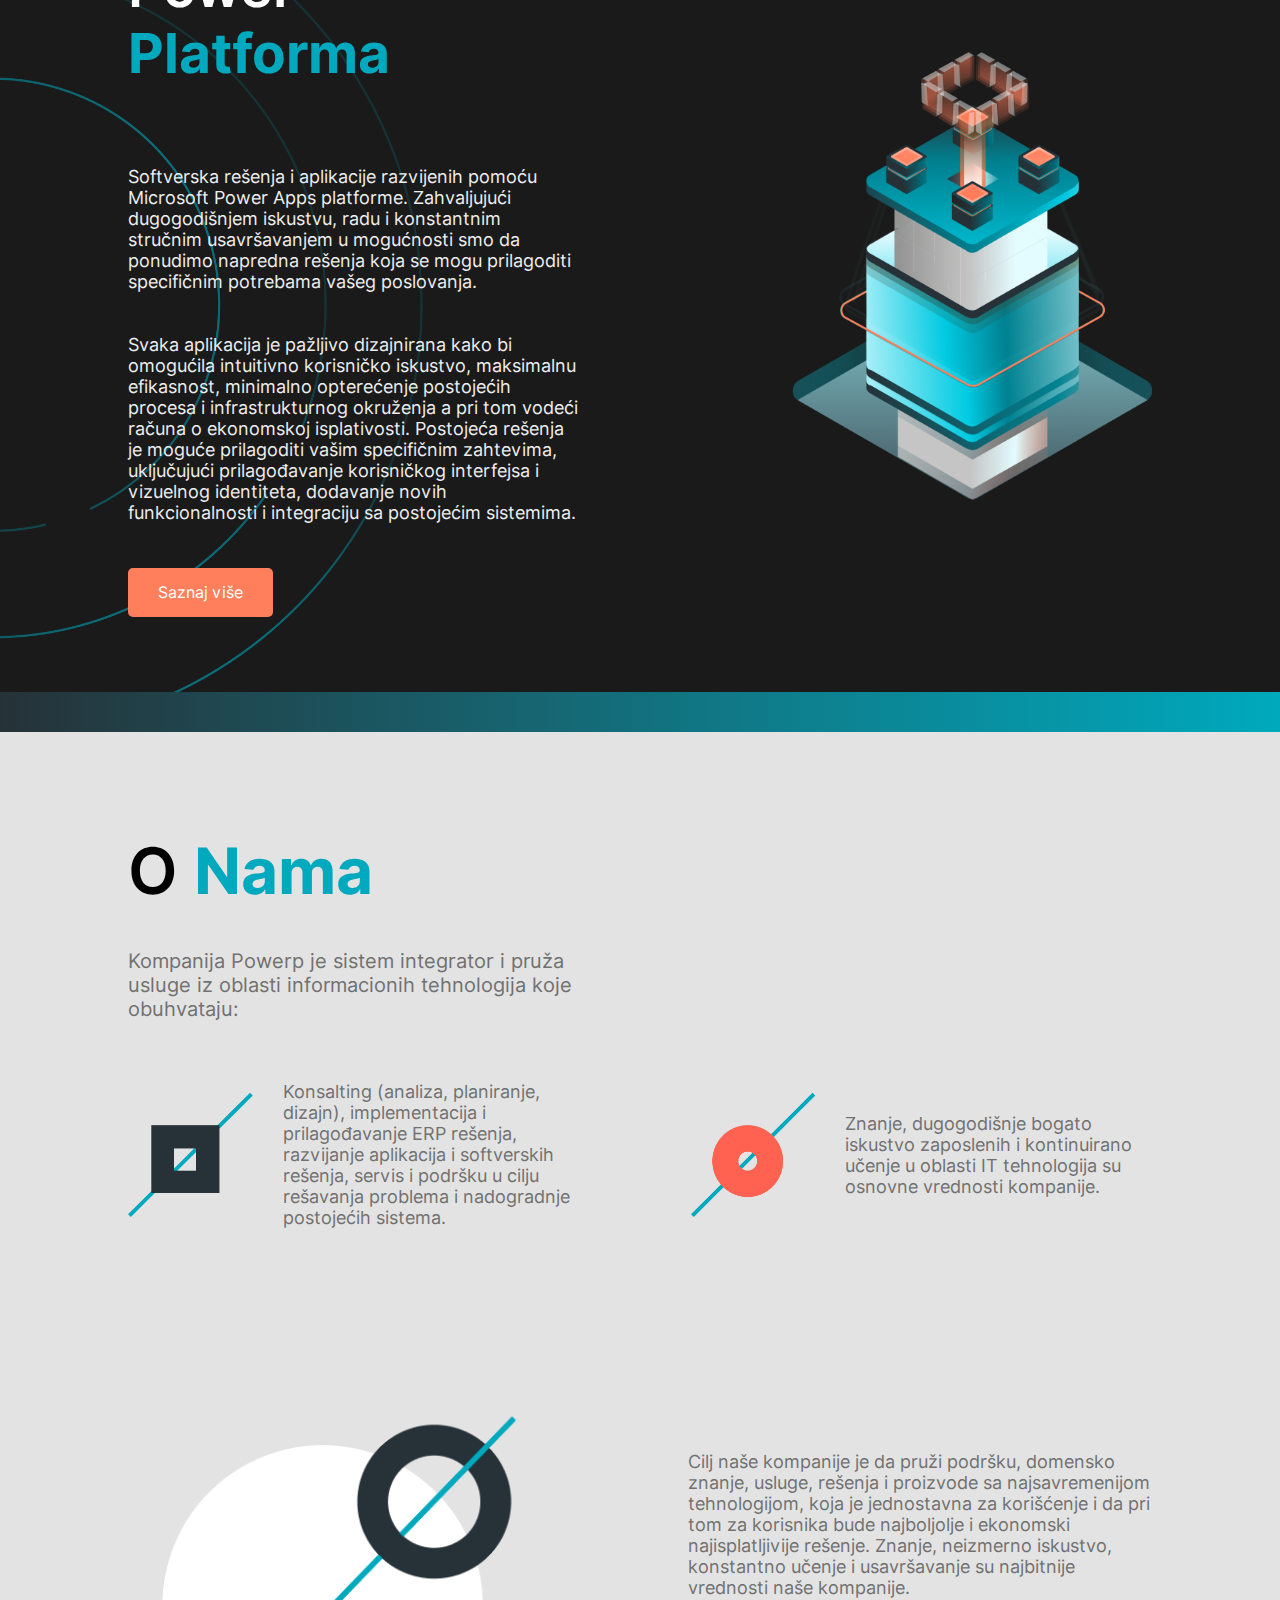
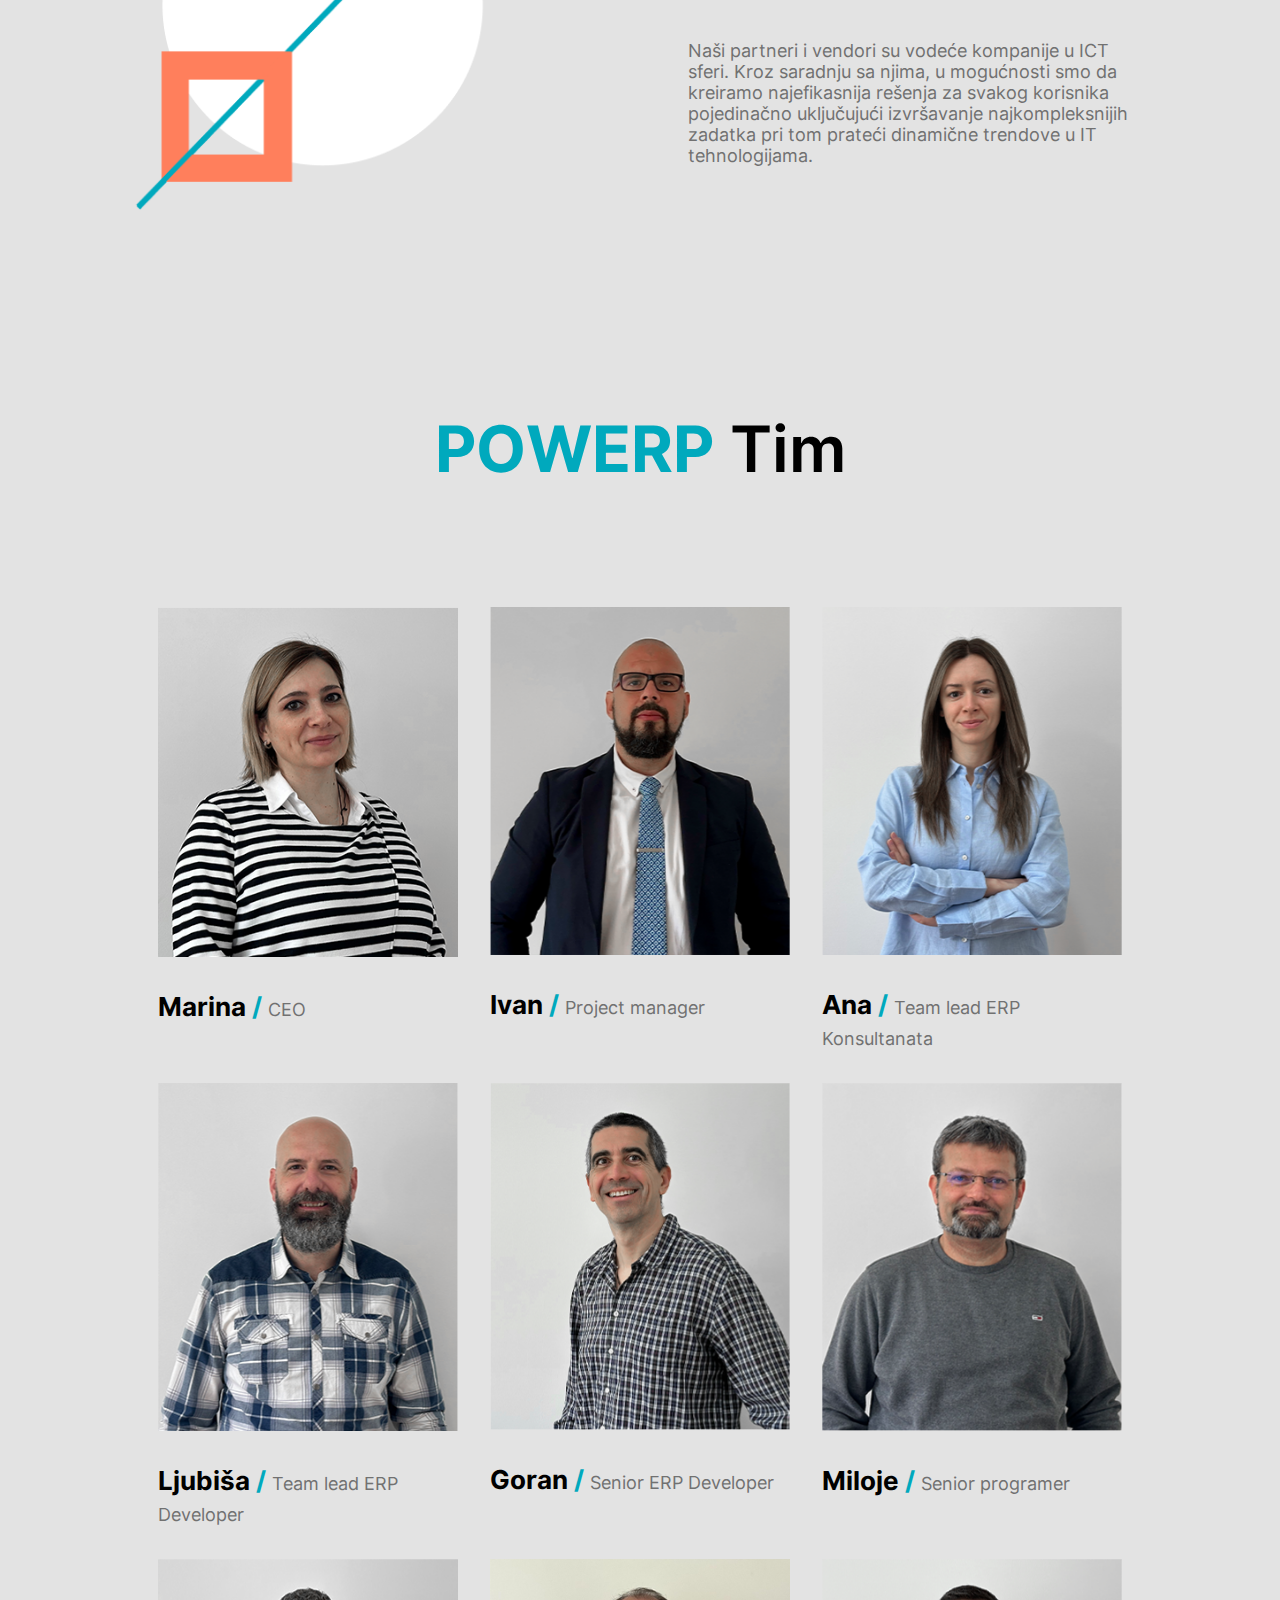
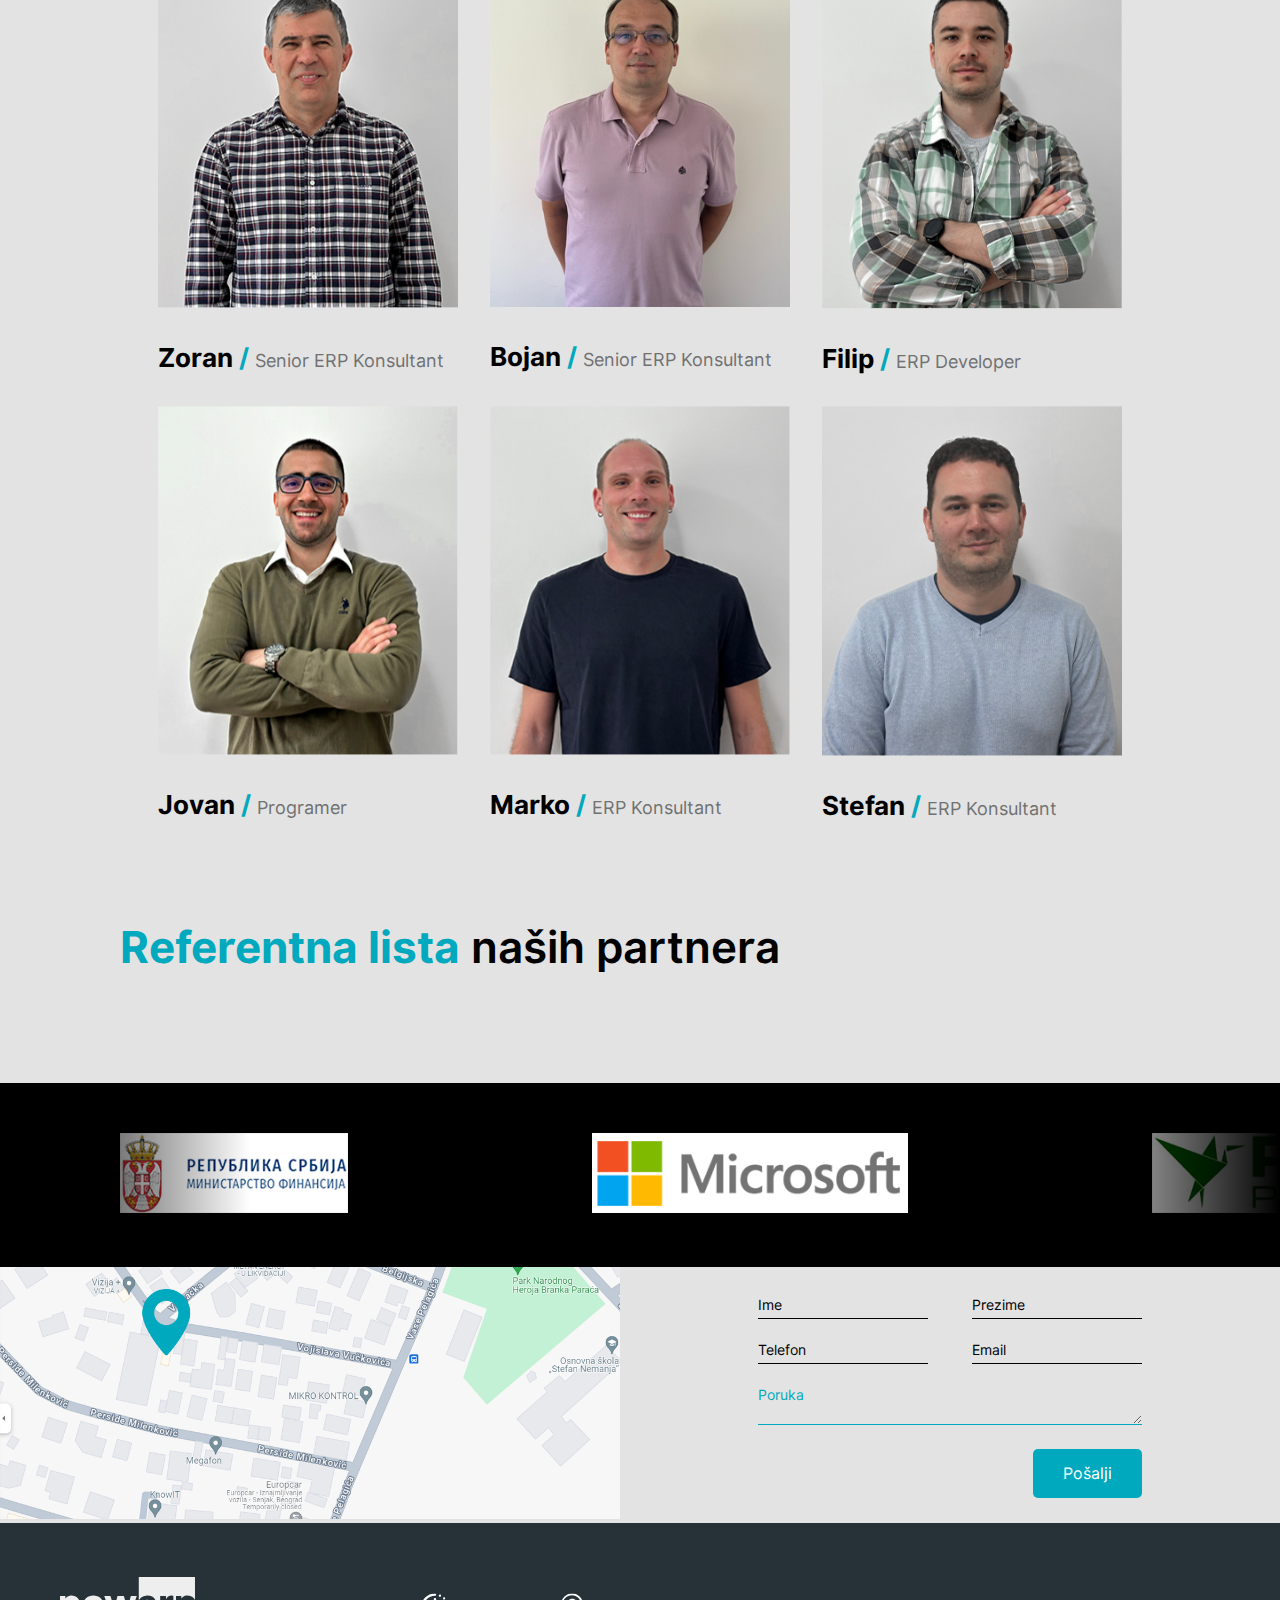
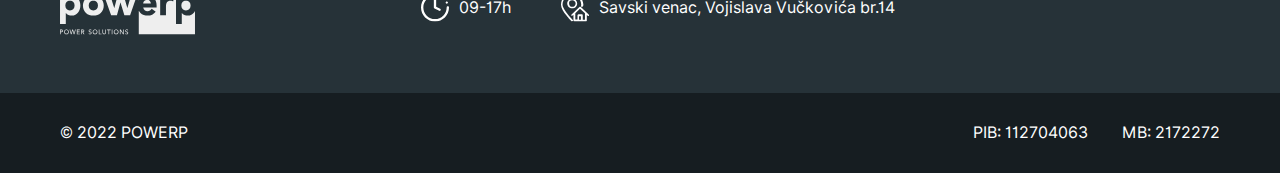
==== commit a29935c9: "More Request Fixes - Done" ====
--- a/index.html
+++ b/index.html
@@ -4,7 +4,7 @@
     <meta charset="UTF-8" />
     <meta name="viewport" content="width=device-width, initial-scale=1.0" />
     <title>PowerP</title>
-    <link rel="icon" type="image/x-icon" href="assets/images/favicon.ico" />
+    <link rel="icon" type="image/x-icon" href="assets/images/favicon.png" />
     <link rel="stylesheet" href="style/common.css" />
     <link rel="stylesheet" href="style/style.css" />
     <link rel="stylesheet" href="style/mediaqueries.css" />
@@ -219,6 +219,10 @@
             <p>Zoran <span class="item-blue">/</span> <span class="item-gray">Senior ERP Konsultant </span></p>
           </div>
           <div class="team-item">
+            <img src="./assets/images/team/bojan.png" alt="Bojan" />
+            <p>Bojan <span class="item-blue">/</span> <span class="item-gray">Senior ERP Konsultant </span></p>
+          </div>
+          <div class="team-item">
             <img src="./assets/images/team/filip.png" alt="Filip" />
             <p>Filip <span class="item-blue">/</span> <span class="item-gray">ERP Developer</span></p>
           </div>
@@ -243,34 +247,34 @@
         <h2 class="title"><span>Referentna lista</span> naših partnera</h2>
         <div class="partners-container">
           <div class="partners-slide">
-            <img src="./assets/images/clients/partner-1-black.png" alt="Partner 1" />
-            <img src="./assets/images/clients/partner-2-black.png" alt="Partner 2" />
-            <img src="./assets/images/clients/partner-3-black.png" alt="Partner 3" />
-            <img src="./assets/images/clients/partner-4-black.png" alt="Partner 4" />
-            <img src="./assets/images/clients/partner-5-black.png" alt="Partner 5" />
-            <img src="./assets/images/clients/partner-6-black.png" alt="Partner 6" />
-            <img src="./assets/images/clients/partner-7-black.png" alt="Partner 7" />
-            <img src="./assets/images/clients/partner-8-black.png" alt="Partner 8" />
-            <img src="./assets/images/clients/partner-9-black.png" alt="Partner 9" />
-            <img src="./assets/images/clients/partner-10-black.png" alt="Partner 10" />
-            <img src="./assets/images/clients/partner-11-black.png" alt="Partner 11" />
-            <img src="./assets/images/clients/partner-12-black.png" alt="Partner 12" />
-            <img src="./assets/images/clients/partner-13-black.png" alt="Partner 13" />
+            <img src="./assets/images/clients/partner-1.png" alt="Partner 1" />
+            <img src="./assets/images/clients/partner-2.png" alt="Partner 2" />
+            <img src="./assets/images/clients/partner-3.png" alt="Partner 3" />
+            <img src="./assets/images/clients/partner-4.png" alt="Partner 4" />
+            <img src="./assets/images/clients/partner-5.png" alt="Partner 5" />
+            <img src="./assets/images/clients/partner-6.png" alt="Partner 6" />
+            <img src="./assets/images/clients/partner-7.png" alt="Partner 7" />
+            <img src="./assets/images/clients/partner-8.png" alt="Partner 8" />
+            <img src="./assets/images/clients/partner-9.png" alt="Partner 9" />
+            <img src="./assets/images/clients/partner-10.png" alt="Partner 10" />
+            <img src="./assets/images/clients/partner-11.png" alt="Partner 11" />
+            <img src="./assets/images/clients/partner-12.png" alt="Partner 12" />
+            <img src="./assets/images/clients/partner-13.png" alt="Partner 13" />
           </div>
           <div class="partners-slide">
-            <img src="./assets/images/clients/partner-1-black.png" alt="Partner 1" />
-            <img src="./assets/images/clients/partner-2-black.png" alt="Partner 2" />
-            <img src="./assets/images/clients/partner-3-black.png" alt="Partner 3" />
-            <img src="./assets/images/clients/partner-4-black.png" alt="Partner 4" />
-            <img src="./assets/images/clients/partner-5-black.png" alt="Partner 5" />
-            <img src="./assets/images/clients/partner-6-black.png" alt="Partner 6" />
-            <img src="./assets/images/clients/partner-7-black.png" alt="Partner 7" />
-            <img src="./assets/images/clients/partner-8-black.png" alt="Partner 8" />
-            <img src="./assets/images/clients/partner-9-black.png" alt="Partner 9" />
-            <img src="./assets/images/clients/partner-10-black.png" alt="Partner 10" />
-            <img src="./assets/images/clients/partner-11-black.png" alt="Partner 11" />
-            <img src="./assets/images/clients/partner-12-black.png" alt="Partner 12" />
-            <img src="./assets/images/clients/partner-13-black.png" alt="Partner 13" />
+            <img src="./assets/images/clients/partner-1.png" alt="Partner 1" />
+            <img src="./assets/images/clients/partner-2.png" alt="Partner 2" />
+            <img src="./assets/images/clients/partner-3.png" alt="Partner 3" />
+            <img src="./assets/images/clients/partner-4.png" alt="Partner 4" />
+            <img src="./assets/images/clients/partner-5.png" alt="Partner 5" />
+            <img src="./assets/images/clients/partner-6.png" alt="Partner 6" />
+            <img src="./assets/images/clients/partner-7.png" alt="Partner 7" />
+            <img src="./assets/images/clients/partner-8.png" alt="Partner 8" />
+            <img src="./assets/images/clients/partner-9.png" alt="Partner 9" />
+            <img src="./assets/images/clients/partner-10.png" alt="Partner 10" />
+            <img src="./assets/images/clients/partner-11.png" alt="Partner 11" />
+            <img src="./assets/images/clients/partner-12.png" alt="Partner 12" />
+            <img src="./assets/images/clients/partner-13.png" alt="Partner 13" />
           </div>
         </div>
       </div>
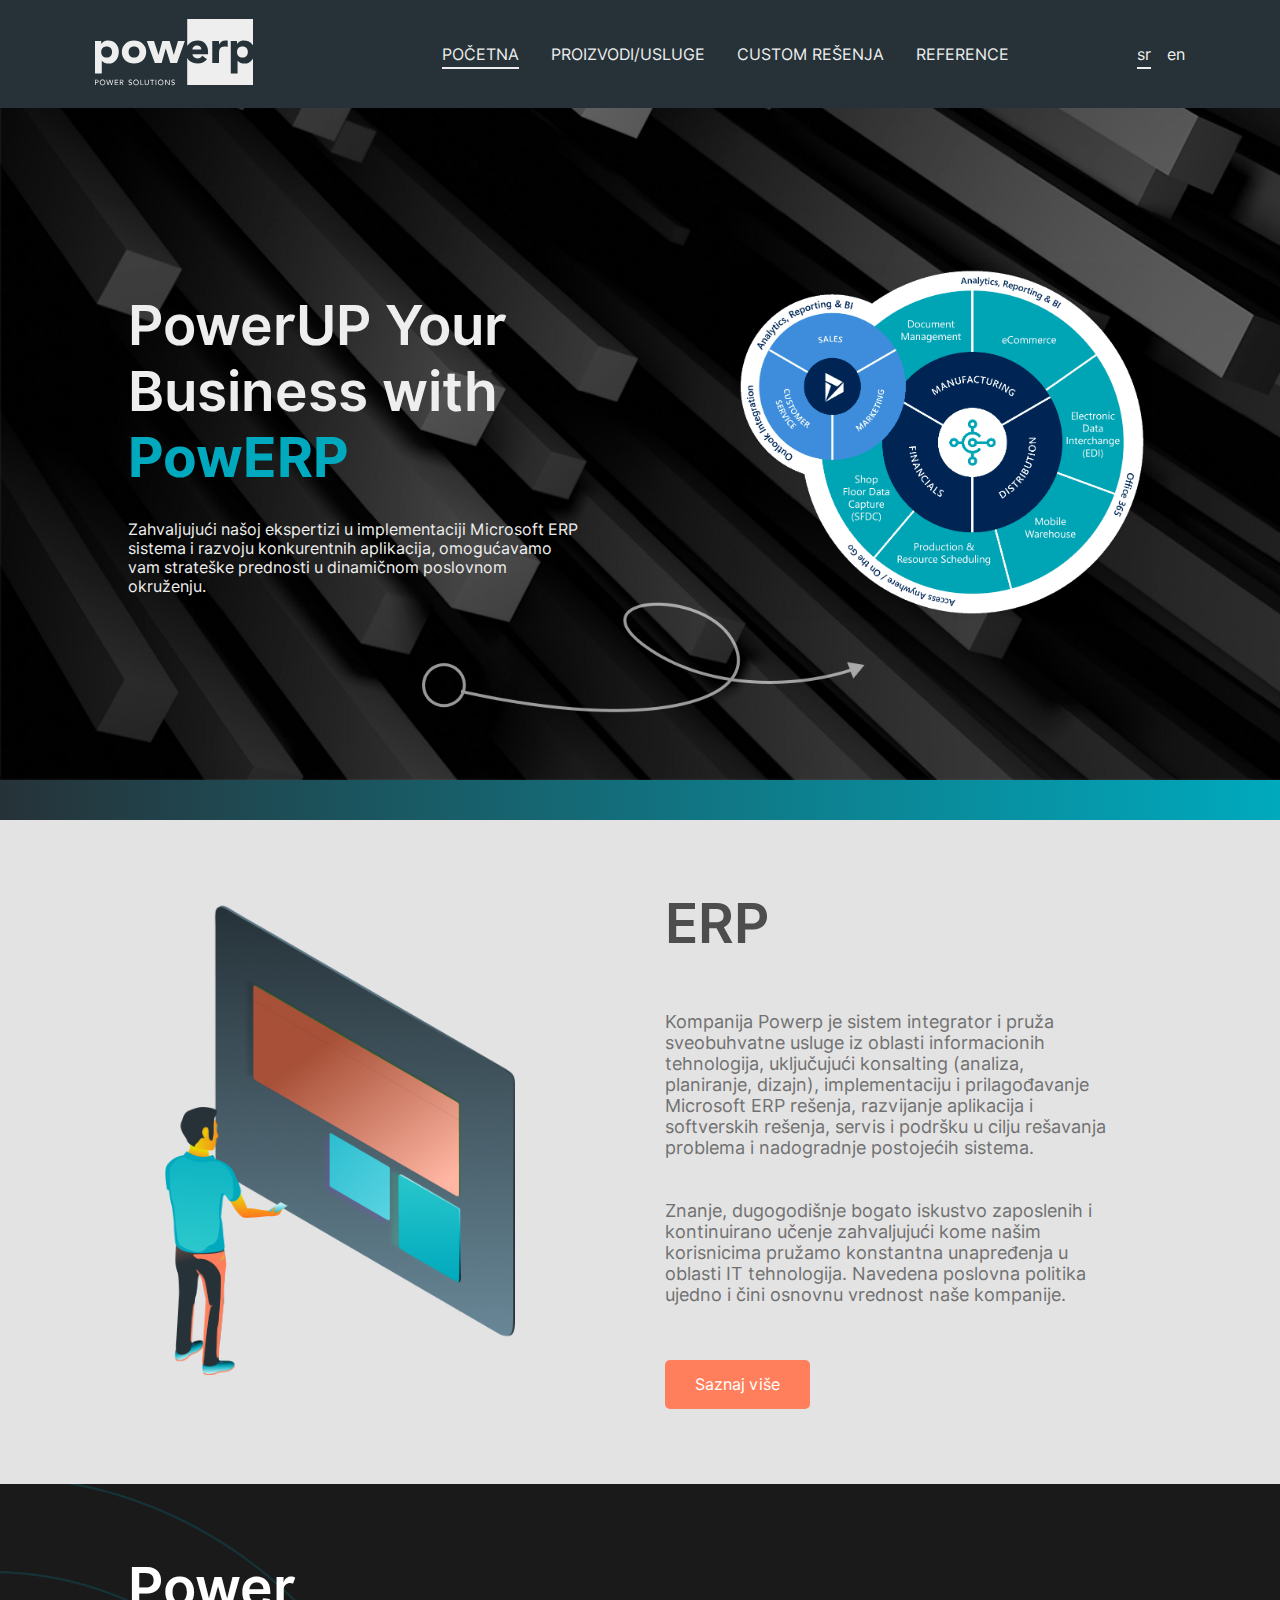
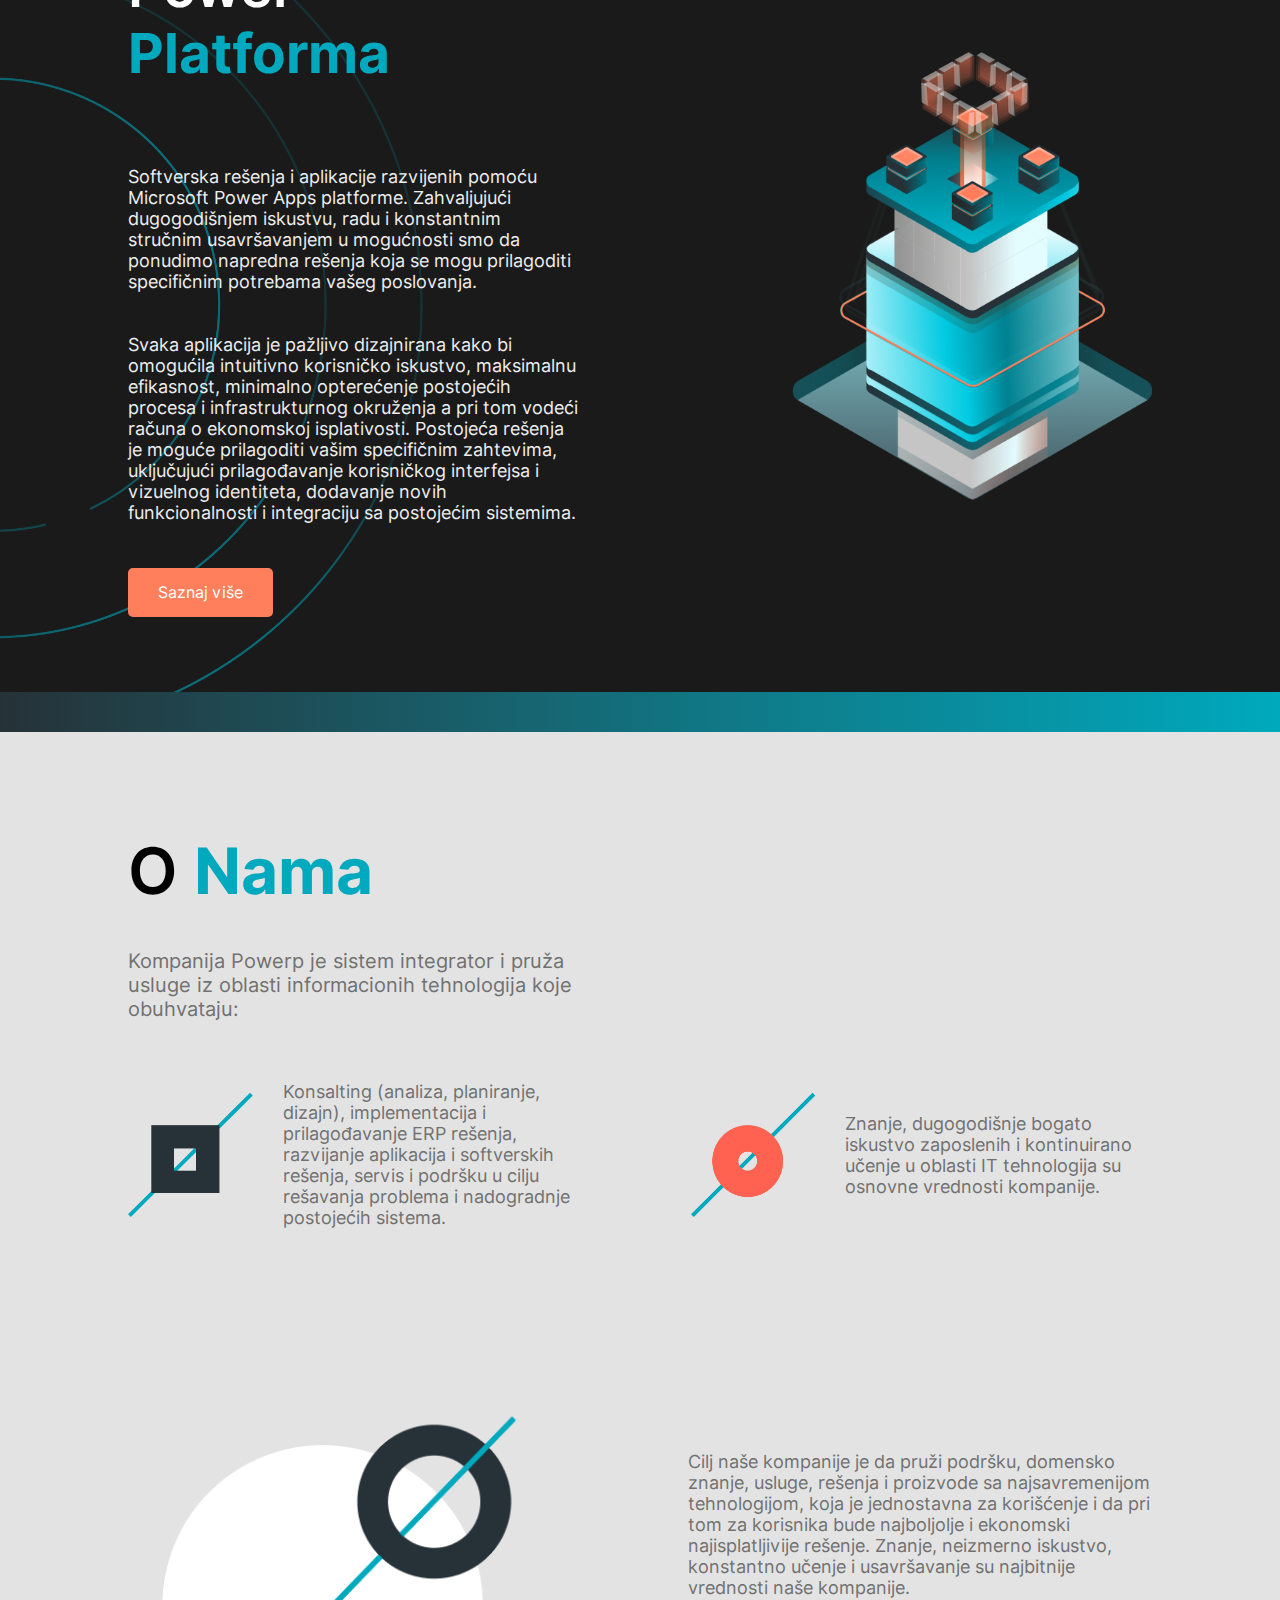
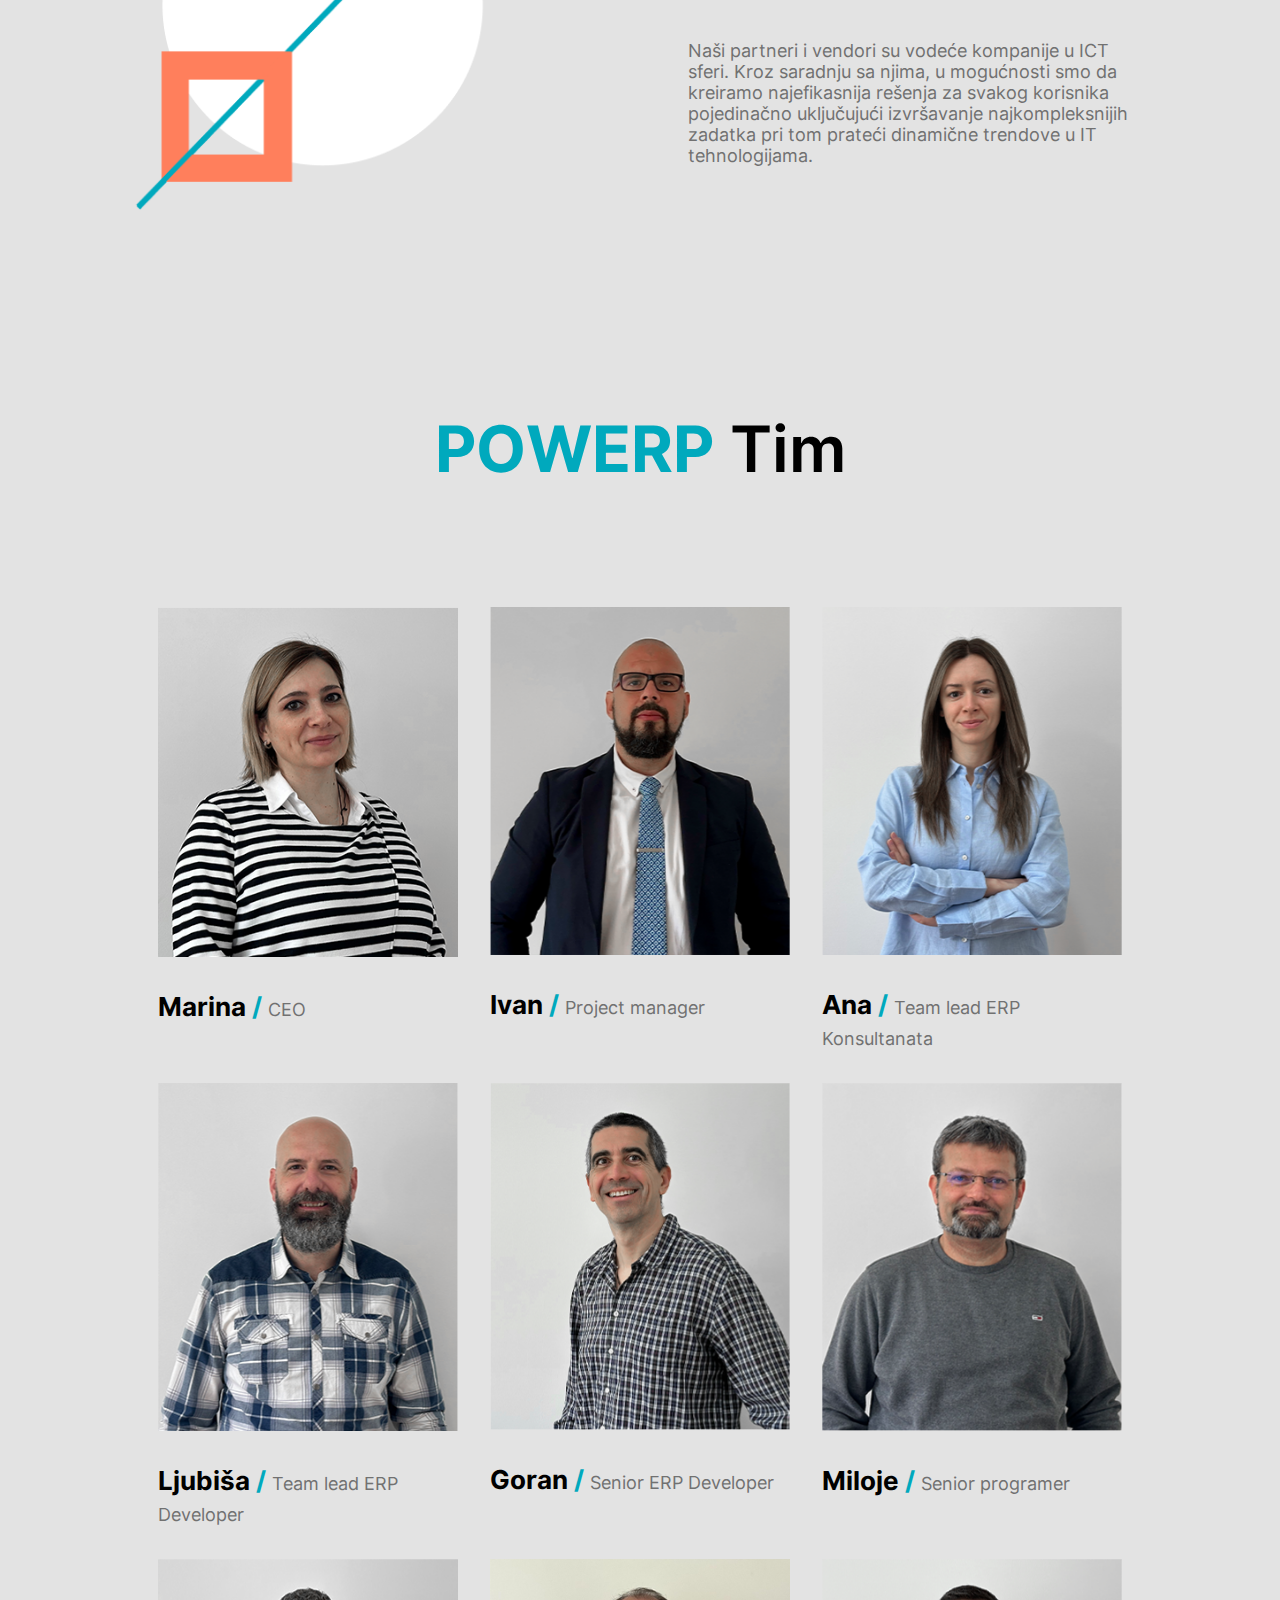
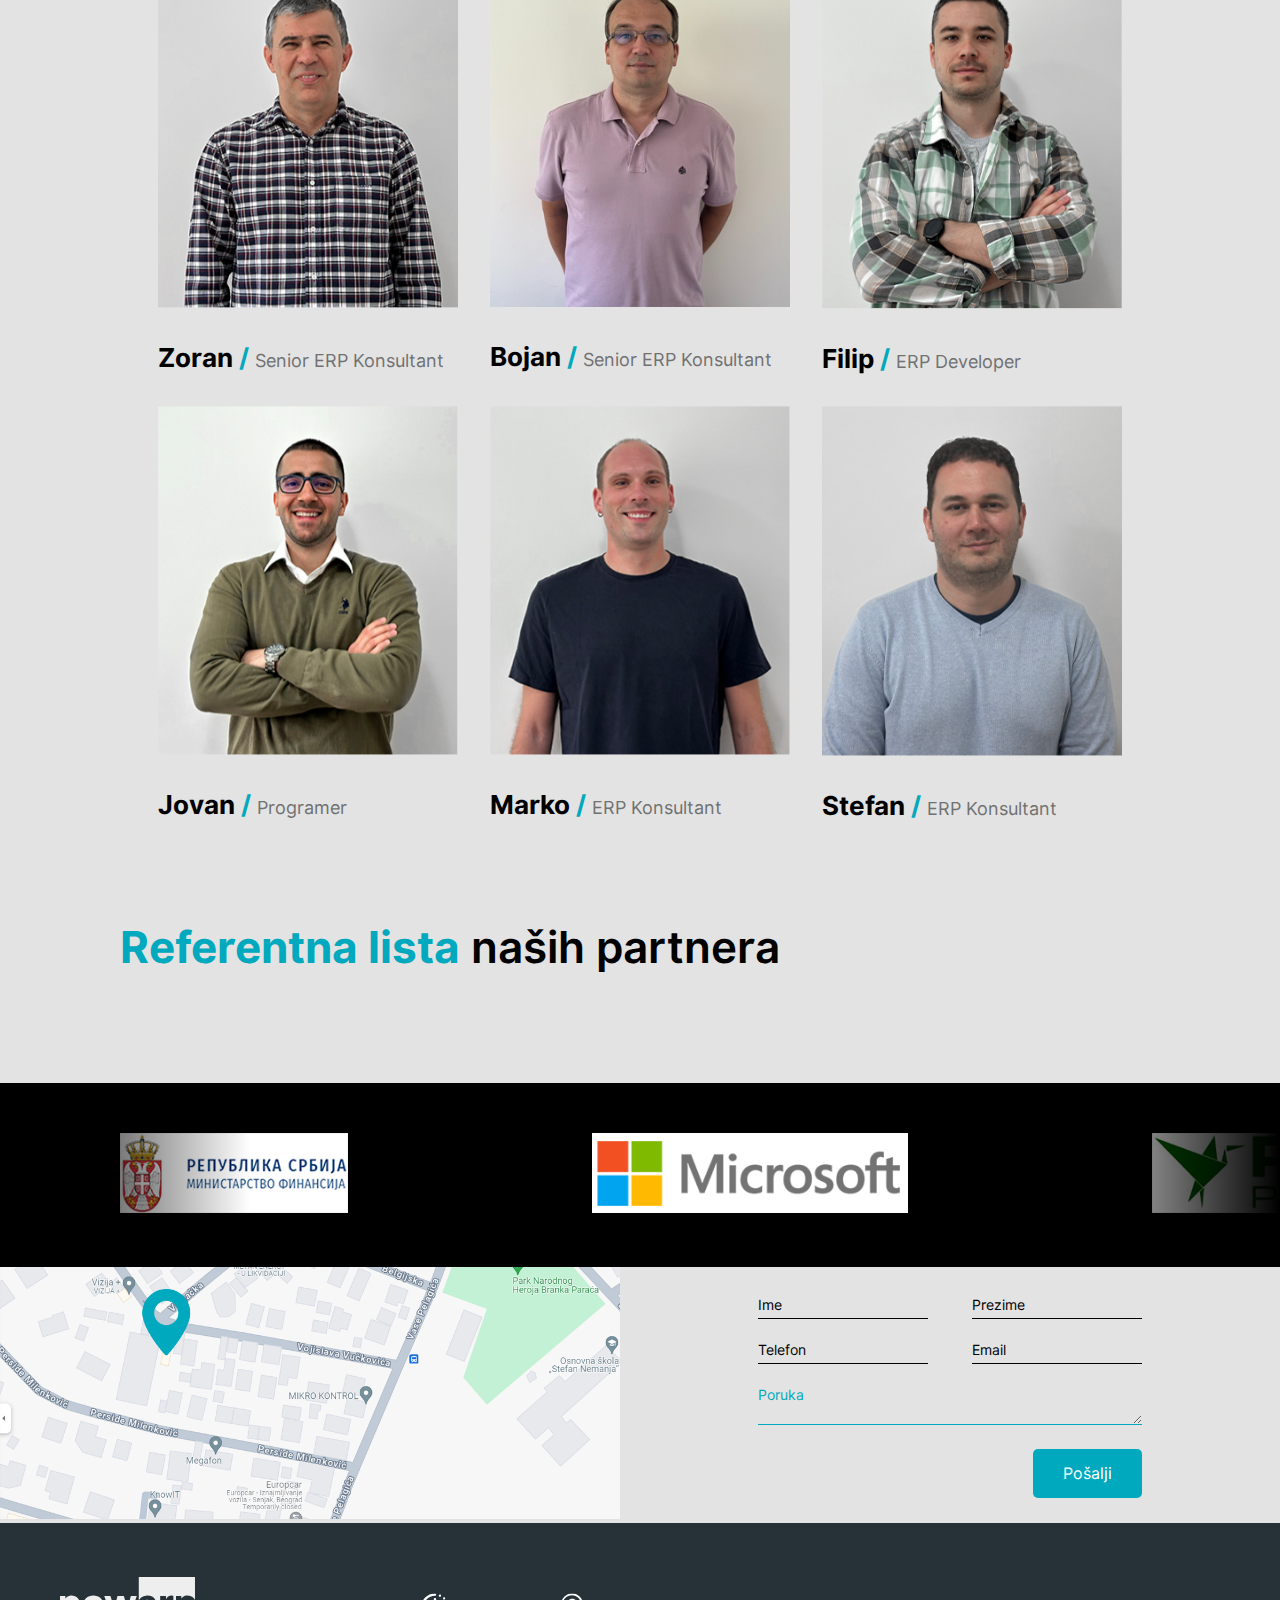
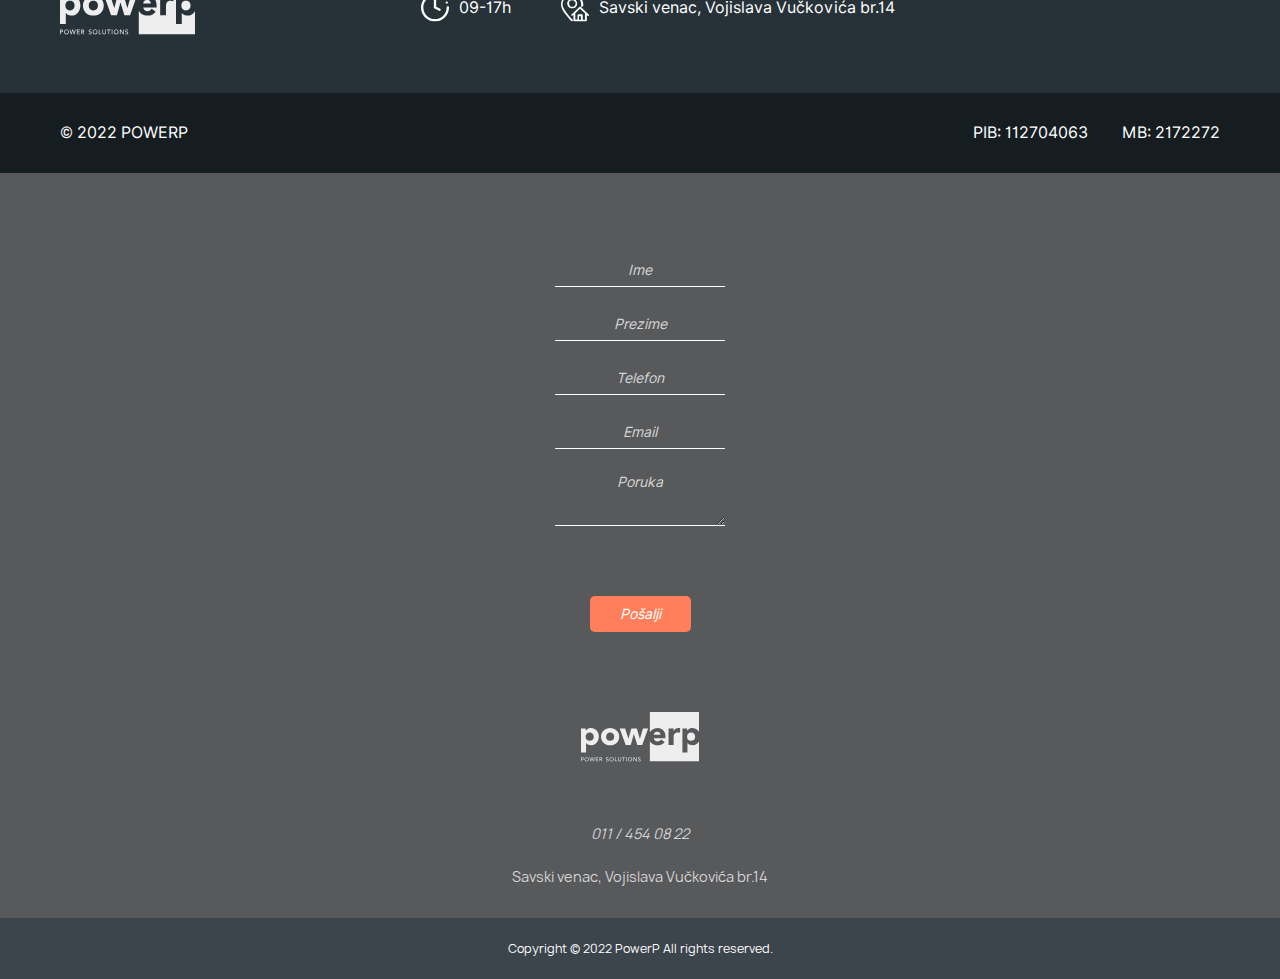
==== commit 60c6f11b: "Mobile Version - Done" ====
--- a/index.html
+++ b/index.html
@@ -328,6 +328,140 @@
       </div>
     </footer>
 
+    <!-- Mobile Version -->
+     <section class="mobile-hero-section">
+      <img class="bg-elements" src="assets/images/mobile/hero-bg-elements.png" alt="Background Elements" />
+      <h1>PowerUP Your Business 
+        with PowERP!</h1>
+       <div class="image-eho image-eho-1">
+        <div class="image-eho image-eho-2">
+          <div class="image-eho image-eho-3">
+            <img class="hero-image" src="assets/images/mobile/hero-image.png" alt="Guy Working on a Computer" />
+          </div>
+        </div>
+       </div> 
+       <p>
+          PowERP je kompanija koja pruža usluge implementacije i održavanja ERP sistema, 
+          kao i izrade aplikacija u srodnom Power Platform okruženju. 
+          <br/><br/><br/>
+          PowERP je vaša produžena ruka u  planiranju, organizaciji i poboljšanju kvaliteta vaših poslovnih procesa u organizaciji. Mi stvaramo i dizajniramo sistem koji je upotrebljiv u svakoj industriji.
+       </p>
+       <div class="vectors">
+        <img src="assets/images/mobile/bg-vector-2.png" alt="Vector 2" />
+        <img src="assets/images/mobile/bg-vector-1.png" alt="Vector 1" />
+      </div>
+     </section>
+
+     <section class="mobile-paragraph-section">
+      <p>
+        PowERP nudi jedinstvena aplikativna rešenja koja će klijentima omogućiti 
+        da potpuno organizuju i sistematizuju svoje poslovno okruženje.</p>
+     </section>
+
+     <section class="mobile-services-section">
+      <h2> Implementacijom informacionog sistema  (ERP sistem) integriše se:</h2>
+      <div class="services">
+        <div class="service-item">
+          <img src="assets/images/mobile/service-1.svg" alt="Service 1" />
+          <p>Mogućnost praćenja i planiranja promena u svakodnevnom poslovanju</p>
+        </div>
+        <div class="service-item">
+          <img src="assets/images/mobile/service-2.svg" alt="Service 2" />
+          <p>Kompletno funkcionisanje
+            poslovnih procesa</p>
+        </div>
+        <div class="service-item">
+          <img src="assets/images/mobile/service-3.svg" alt="Service 3" />
+          <p>Sistemska povezanost sa svim svojim organizacionim jedinicama i zaposlenima</p>
+        </div>
+      </div>
+     </section>
+
+     <section class="mobile-about-us-section">
+      <h2>O nama</h2>
+      <img src="assets/images/mobile/about-us-bg.png" alt="About Us" />
+      <div class="paragraph paragraph-1">
+        <p>Kao mali i kompaktan tim profesionalaca, mi smo tu da vas podržimo i razvijamo 
+          inovativna rešenja koje će olakšati i ubrzati dostizanje vaših poslovnih ciljeva.</p>
+        <div class="vectors">
+          <img src="assets/images/mobile/bg-vector-1.png" alt="Vector 1" />
+          <img src="assets/images/mobile/bg-vector-2.png" alt="Vector 2" />
+        </div>
+      </div>
+      <div class="paragraph paragraph-2">
+        <p>PowERP tim je hrabar i kreativan kada je u pitanju pronalaženje fleksibilnog 
+          poslovnog modela i tu smo da se prilagodimo konkretnim potrebama vaše organizacije.</p>
+        <div class="vectors">
+          <img src="assets/images/mobile/bg-vector-1.png" alt="Vector 1" />
+        </div>
+      </div>
+      <div class="paragraph paragraph-3">
+        <p>Naša misija je vrlo jednostavna, posvećeni smo pružanju usluga svojim klijentima 
+          kako bi uz naša rešenja ubrzali kompletno funkcionisanje poslovnih procesa.</p>
+      </div>
+     </section>
+
+     <section class="mobile-partners-section">
+      <h2>Partneri</h2>
+      <div class="mobile-partners-container">
+        <div class="mobile-partners-slide">
+          <img src="./assets/images/clients/partner-1.png" alt="Partner 1" />
+          <img src="./assets/images/clients/partner-2.png" alt="Partner 2" />
+          <img src="./assets/images/clients/partner-3.png" alt="Partner 3" />
+          <img src="./assets/images/clients/partner-4.png" alt="Partner 4" />
+          <img src="./assets/images/clients/partner-5.png" alt="Partner 5" />
+          <img src="./assets/images/clients/partner-6.png" alt="Partner 6" />
+          <img src="./assets/images/clients/partner-7.png" alt="Partner 7" />
+          <img src="./assets/images/clients/partner-8.png" alt="Partner 8" />
+          <img src="./assets/images/clients/partner-9.png" alt="Partner 9" />
+          <img src="./assets/images/clients/partner-10.png" alt="Partner 10" />
+          <img src="./assets/images/clients/partner-11.png" alt="Partner 11" />
+          <img src="./assets/images/clients/partner-12.png" alt="Partner 12" />
+          <img src="./assets/images/clients/partner-13.png" alt="Partner 13" />
+        </div>
+        <div class="mobile-partners-slide">
+          <img src="./assets/images/clients/partner-1.png" alt="Partner 1" />
+          <img src="./assets/images/clients/partner-2.png" alt="Partner 2" />
+          <img src="./assets/images/clients/partner-3.png" alt="Partner 3" />
+          <img src="./assets/images/clients/partner-4.png" alt="Partner 4" />
+          <img src="./assets/images/clients/partner-5.png" alt="Partner 5" />
+          <img src="./assets/images/clients/partner-6.png" alt="Partner 6" />
+          <img src="./assets/images/clients/partner-7.png" alt="Partner 7" />
+          <img src="./assets/images/clients/partner-8.png" alt="Partner 8" />
+          <img src="./assets/images/clients/partner-9.png" alt="Partner 9" />
+          <img src="./assets/images/clients/partner-10.png" alt="Partner 10" />
+          <img src="./assets/images/clients/partner-11.png" alt="Partner 11" />
+          <img src="./assets/images/clients/partner-12.png" alt="Partner 12" />
+          <img src="./assets/images/clients/partner-13.png" alt="Partner 13" />
+        </div>
+      </div>
+    </section>
+
+    <section class="mobile-map-section">
+        <a href="https://maps.app.goo.gl/hxrdSEuvY7iCzsEn7" target="_blank"><img src="./assets/images/mobile/mobile-map.png" alt="Map" /></a>
+    </section>
+
+    <footer class="mobile-footer-section">
+      <div class="mobile-footer-content">
+        <div class="mobile-form-container">
+          <form action="https://formsubmit.co/af4850bc16fc0e2a9317a578badf3f67" method="POST">
+            <input type="text" name="name" placeholder="ime" class="input-style" />
+            <input type="text" name="surname" placeholder="prezime" class="input-style" />
+            <input type="tel" name="phone" placeholder="telefon" class="input-style" />
+            <input type="email" name="email" placeholder="email" class="input-style" />
+            <textarea name="message" placeholder="poruka" class="input-style"></textarea>
+            <button class="btn" type="submit">Pošalji</button>
+          </form>
+        </div>
+        <img class="mobile-footer-logo" src="assets/images/logo.svg" alt="Logo" />
+        <p class="phone-number">011 / 454 08 22</p>
+        <p class="address">Savski venac, Vojislava Vučkovića br.14</p>
+      </div>
+      <div class="mobile-footer-copyright">
+        Copyright &copy; 2022 PowerP All rights reserved.
+      </div>
+    </footer>
+
     <script src="script.js"></script>
   </body>
 </html>
--- a/style/common.css
+++ b/style/common.css
@@ -6,6 +6,7 @@
   --nav-bg-color: #263238;
   --text-color-white: #eeeeee;
   --primary-color: #00a9bd;
+  --primary-color-accent: #00c2d8;
   --primary-hover-color: #0e8390;
   --body-color: #e3e3e3;
   --btn-bg-color: #ff7f5c;
@@ -14,7 +15,10 @@
   --text-color: #717171;
   --section-dark-bg-color: #1a1a1a;
   --copyright-bg-color: #161d21;
+  --copyright-mobile-bg-color: #3c444c;
   --slider-track-color: #bebebe;
+  --disabled-text-color: #d4d4d4;
+  --mobile-text-color: #58595b;
 }
 
 /* >> Custom Fonts << */
@@ -32,6 +36,16 @@
 @font-face {
   font-family: "PageFont";
   src: url("../assets/fonts/inter-regular.otf");
+}
+
+@font-face {
+  font-family: "MobileFont";
+  src: url("../assets/fonts/manrope-regular.otf");
+}
+
+@font-face {
+  font-family: "MobileFontBold";
+  src: url("../assets/fonts/manrope-bold.otf");
 }
 
 * {
@@ -154,7 +168,14 @@
 .hamburger-nav {
   display: none;
   height: 108px;
-  position: relative;
+  position: fixed;
+  background: transparent;
+}
+
+.hamburger-nav.open,
+.hamburger-nav.scrolled {
+  background: var(--primary-color) !important;
+  transition: background-color 200ms linear;
 }
 
 .hamburger-menu {
--- a/style/style.css
+++ b/style/style.css
@@ -260,3 +260,407 @@
   font-family: "PageFont";
   color: var(--text-color);
 }
+
+/* >>> Mobile Version <<< */
+
+.mobile-hero-section {
+  width: 100%;
+  height: 800px;
+  background-color: var(--primary-color);
+  padding-top: 108px;
+  display: flex;
+  flex-direction: column;
+  align-items: center;
+  position: relative;
+}
+
+.mobile-hero-section h1 {
+  margin-top: 30px;
+  font-size: 24px;
+  font-family: "MobileFontBold";
+  width: 80%;
+  color: white;
+  text-align: center;
+  z-index: 2;
+  margin-bottom: 50px;
+}
+
+.mobile-hero-section .bg-elements {
+  position: absolute;
+  top: 0;
+  left: 0;
+  width: 100%;
+  z-index: 1;
+}
+
+.mobile-hero-section .image-eho {
+  display: flex;
+  justify-content: center;
+  align-items: center;
+  border-radius: 10px;
+  width: 300px;
+  height: 200px;
+}
+
+.image-eho-1 {
+  background-color: var(--primary-color-accent);
+  padding: 10px;
+}
+
+.image-eho-2 {
+  background-color: rgba(0, 194, 216, 0.5);
+  padding: 20px;
+}
+
+.image-eho-3 {
+  background-color: rgba(0, 194, 216, 0.2);
+  padding: 30px;
+}
+
+.mobile-hero-section .hero-image {
+  z-index: 2;
+  width: 300px;
+  height: 200px;
+}
+
+.mobile-hero-section p {
+  width: 80%;
+  max-width: 400px;
+  color: white;
+  font-family: "MobileFont";
+  text-align: center;
+  font-size: 16px;
+  margin-top: 50px;
+}
+
+.mobile-paragraph-section {
+  width: 100%;
+  height: 166px;
+  background: url("/assets/images/mobile/section-bg.png");
+  background-size: cover;
+  padding: 40px 0;
+  display: flex;
+  flex-direction: column;
+  align-items: center;
+  justify-content: center;
+}
+
+.mobile-paragraph-section p {
+  width: 80%;
+  max-width: 400px;
+  color: white;
+  font-family: "MobileFontBold";
+  text-align: center;
+  font-size: 16px;
+}
+
+.mobile-services-section {
+  width: 100%;
+  padding: 55px 0;
+  display: flex;
+  flex-direction: column;
+  align-items: center;
+}
+
+.mobile-services-section h2 {
+  width: 80%;
+  font-family: "MobileFont";
+  text-align: center;
+  font-size: 18px;
+}
+
+.mobile-services-section .services {
+  margin-top: 55px;
+  width: 80%;
+}
+
+.mobile-services-section .service-item {
+  display: flex;
+  align-items: center;
+  flex-direction: column;
+  margin-bottom: 75px;
+  width: 100%;
+}
+
+.mobile-services-section .service-item:last-child {
+  margin-bottom: 0;
+}
+
+.mobile-services-section .service-item img {
+  margin-bottom: 35px;
+}
+
+.mobile-services-section .service-item p {
+  max-width: 400px;
+  color: var(--mobile-text-color);
+  font-family: "MobileFont";
+  text-align: center;
+  font-size: 16px;
+}
+
+.mobile-about-us-section {
+  width: 100%;
+  display: flex;
+  flex-direction: column;
+  align-items: center;
+}
+
+.mobile-about-us-section h2 {
+  width: 80%;
+  font-family: "MobileFontBold";
+  color: var(--mobile-text-color);
+  text-align: center;
+  font-size: 26px;
+  margin-bottom: 55px;
+}
+
+.mobile-about-us-section img {
+  width: 100%;
+}
+
+.mobile-about-us-section .paragraph-1 .vectors {
+  position: absolute;
+  bottom: -42px;
+  left: 0;
+  display: flex;
+  width: 100%;
+  align-items: center;
+  justify-content: space-between;
+  z-index: 2;
+}
+
+.mobile-about-us-section .paragraph-2 .vectors {
+  position: absolute;
+  bottom: -18px;
+  right: 0;
+  display: flex;
+  align-items: center;
+  z-index: 2;
+  justify-content: space-between;
+}
+
+.mobile-hero-section .vectors {
+  position: absolute;
+  bottom: -42px;
+  left: 0;
+  display: flex;
+  width: 100%;
+  align-items: center;
+  justify-content: space-between;
+  z-index: 2;
+}
+
+.mobile-about-us-section .paragraph-2 .vectors img {
+  width: 53px;
+  height: 100%;
+  margin-right: 50px;
+}
+
+.mobile-about-us-section .paragraph-1 .vectors img:first-child {
+  width: 53px;
+  height: 100%;
+  margin-left: 50px;
+}
+
+.mobile-about-us-section .paragraph-1 .vectors img:last-child {
+  width: 85px;
+  height: 100%;
+  margin-right: 50px;
+}
+
+.mobile-hero-section .vectors img:first-child {
+  width: 85px;
+  height: 100%;
+  margin-left: 50px;
+}
+
+.mobile-hero-section .vectors img:last-child {
+  width: 53px;
+  height: 100%;
+  margin-right: 50px;
+}
+
+.mobile-about-us-section .paragraph {
+  width: 100%;
+  padding: 70px 0;
+  display: flex;
+  justify-content: center;
+  align-items: center;
+}
+
+.mobile-about-us-section .paragraph p {
+  color: white;
+  font-family: "MobileFont";
+  font-size: 16px;
+  width: 80%;
+  max-width: 400px;
+  text-align: center;
+}
+
+.mobile-about-us-section .paragraph-1 {
+  position: relative;
+  background-color: var(--primary-color);
+}
+
+.mobile-about-us-section .paragraph-2 {
+  position: relative;
+  background-color: var(--mobile-text-color);
+}
+
+.mobile-about-us-section .paragraph-3 {
+  background-color: var(--text-color);
+}
+
+.mobile-partners-section {
+  display: flex;
+  flex-direction: column;
+  justify-content: center;
+  align-items: center;
+  width: 100%;
+  background-color: var(--primary-color);
+  padding: 45px 0 85px;
+}
+
+.mobile-partners-section h2 {
+  font-size: 26px;
+  font-family: "MobileFontBold";
+  margin-bottom: 60px;
+  color: white;
+}
+
+.mobile-partners-container {
+  width: 100%;
+  overflow: hidden;
+  white-space: nowrap;
+  position: relative;
+}
+
+.mobile-partners-container::before {
+  content: "";
+  position: absolute;
+  top: 0;
+  left: 0;
+  z-index: 2;
+  width: 50px;
+  height: 100%;
+  background: linear-gradient(to left, rgba(0, 0, 0, 0), var(--primary-color));
+}
+
+.mobile-partners-container::after {
+  content: "";
+  position: absolute;
+  top: 0;
+  right: 0;
+  z-index: 2;
+  width: 50px;
+  height: 100%;
+  background: linear-gradient(to right, rgba(0, 0, 0, 0), var(--primary-color));
+}
+
+.mobile-partners-container:hover .mobile-partners-slide {
+  animation-play-state: paused;
+}
+
+.mobile-partners-slide {
+  display: inline-block;
+  animation: 45s slide infinite linear;
+}
+
+.mobile-partners-slide img {
+  height: 50px;
+  margin: 0 50px;
+}
+
+.mobile-map-section {
+  width: 100%;
+  height: 500px;
+}
+
+.mobile-map-section img {
+  width: 100%;
+  height: 500px;
+}
+
+.mobile-footer-section {
+  width: 100%;
+  height: max-content;
+  display: flex;
+  flex-direction: column;
+  justify-content: center;
+  align-items: center;
+  background-color: var(--mobile-text-color);
+  padding-top: 80px;
+}
+
+.mobile-footer-content {
+  width: 80%;
+  display: flex;
+  flex-direction: column;
+  align-items: center;
+  justify-content: center;
+}
+
+.mobile-form-container {
+  margin-bottom: 80px;
+}
+
+.mobile-form-container form {
+  display: flex;
+  flex-direction: column;
+  align-items: center;
+  justify-content: center;
+  width: 100%;
+}
+
+.mobile-form-container form .input-style {
+  color: white;
+  border-color: white;
+  margin-bottom: 20px;
+  font-size: 14px;
+  font-family: "MobileFont";
+}
+
+.mobile-form-container form .input-style::placeholder {
+  color: var(--disabled-text-color);
+  text-align: center;
+  font-size: 14px;
+  font-style: italic;
+}
+
+.mobile-form-container form .btn {
+  margin-top: 50px;
+  padding: 10px 30px;
+  color: white;
+  font-size: 14px;
+  font-style: italic;
+}
+
+.mobile-footer-logo {
+  height: 50px;
+  margin-bottom: 60px;
+}
+
+.mobile-footer-section p {
+  color: var(--disabled-text-color);
+  font-size: 14px;
+  font-family: "MobileFont";
+  font-style: italic;
+}
+
+.mobile-footer-section p.address {
+  font-style: initial;
+  margin-top: 20px;
+  margin-bottom: 30px;
+}
+
+.mobile-footer-copyright {
+  background-color: var(--copyright-mobile-bg-color);
+  display: flex;
+  align-items: center;
+  justify-content: center;
+  padding: 20px 0;
+  color: white;
+  font-family: "MobileFont";
+  width: 100%;
+  font-size: 12px;
+}
--- a/style/mediaqueries.css
+++ b/style/mediaqueries.css
@@ -448,3 +448,14 @@
     display: none;
   }
 }
+
+@media screen and (min-width: 769px) {
+  .mobile-hero-section,
+  .mobile-paragraph-section,
+  .mobile-services-section,
+  .mobile-about-us-section,
+  .mobile-partners-section,
+  .mobile-map-section {
+    display: none;
+  }
+}
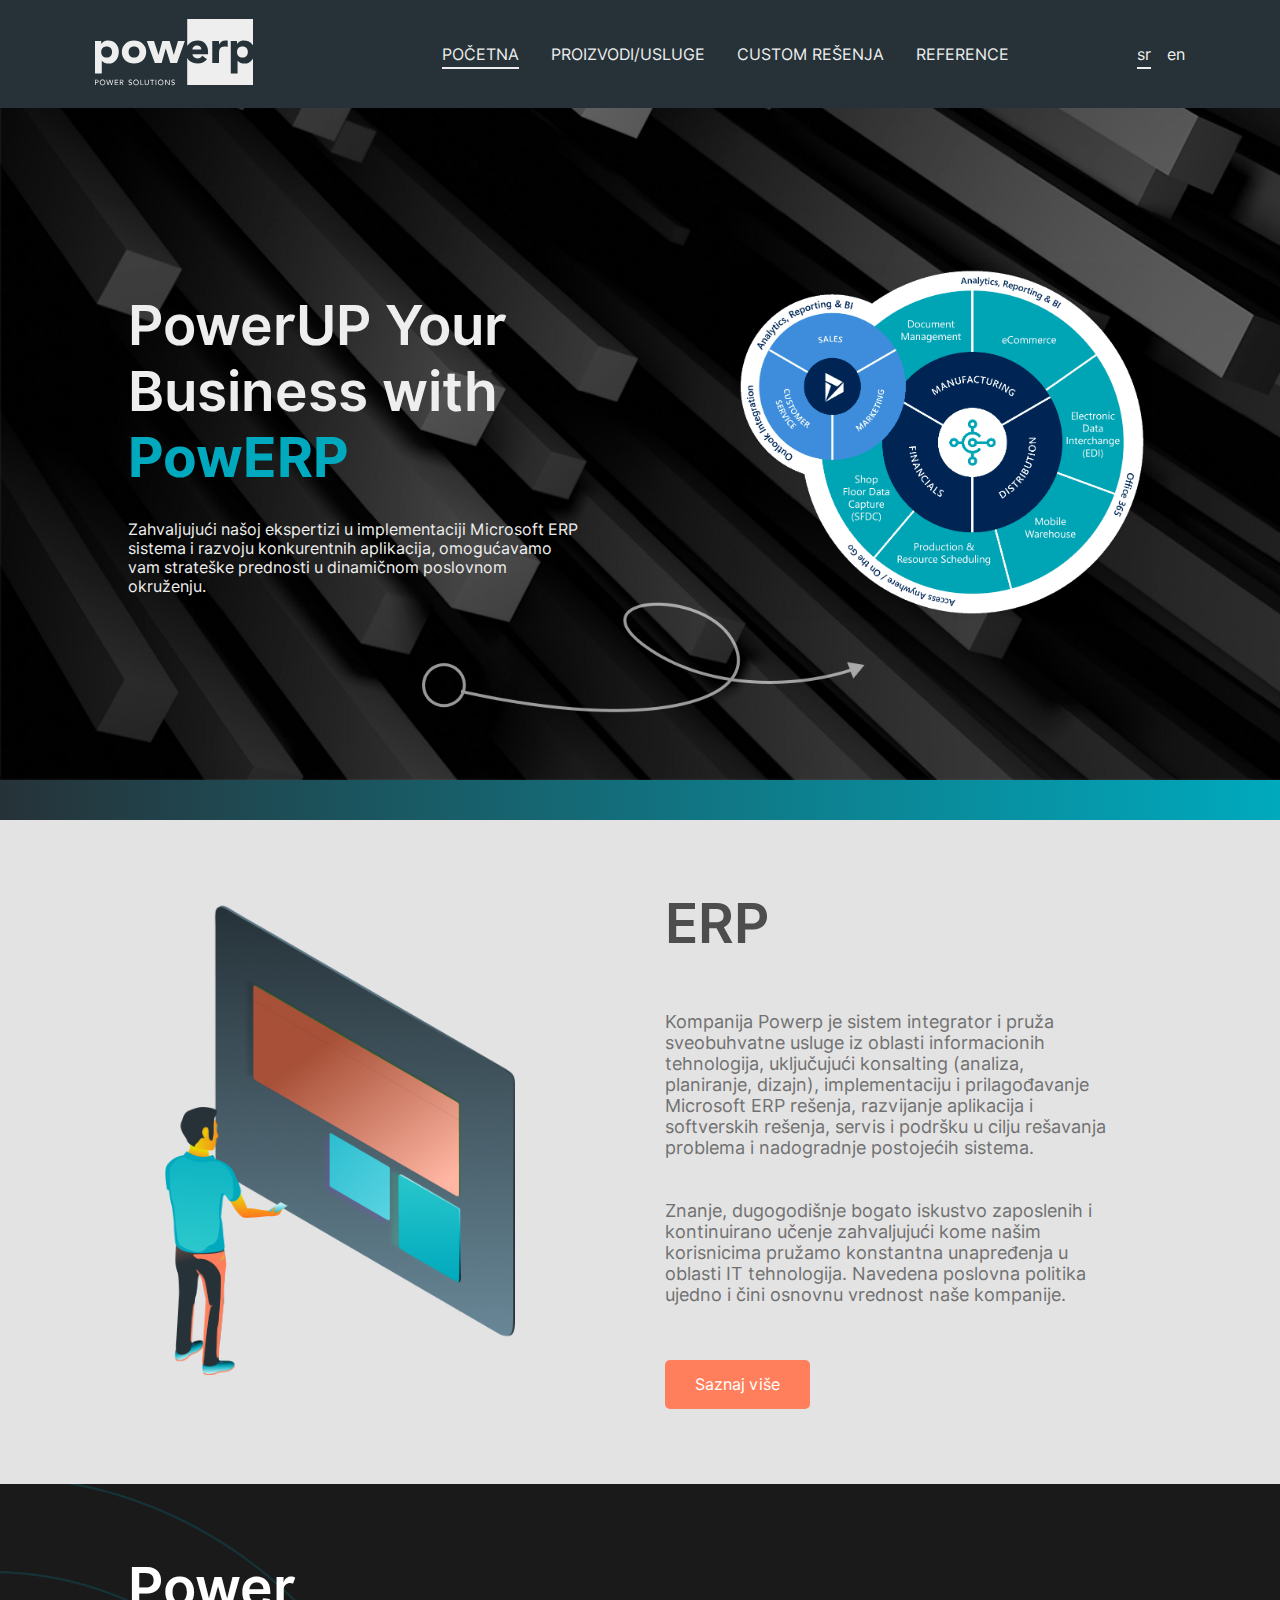
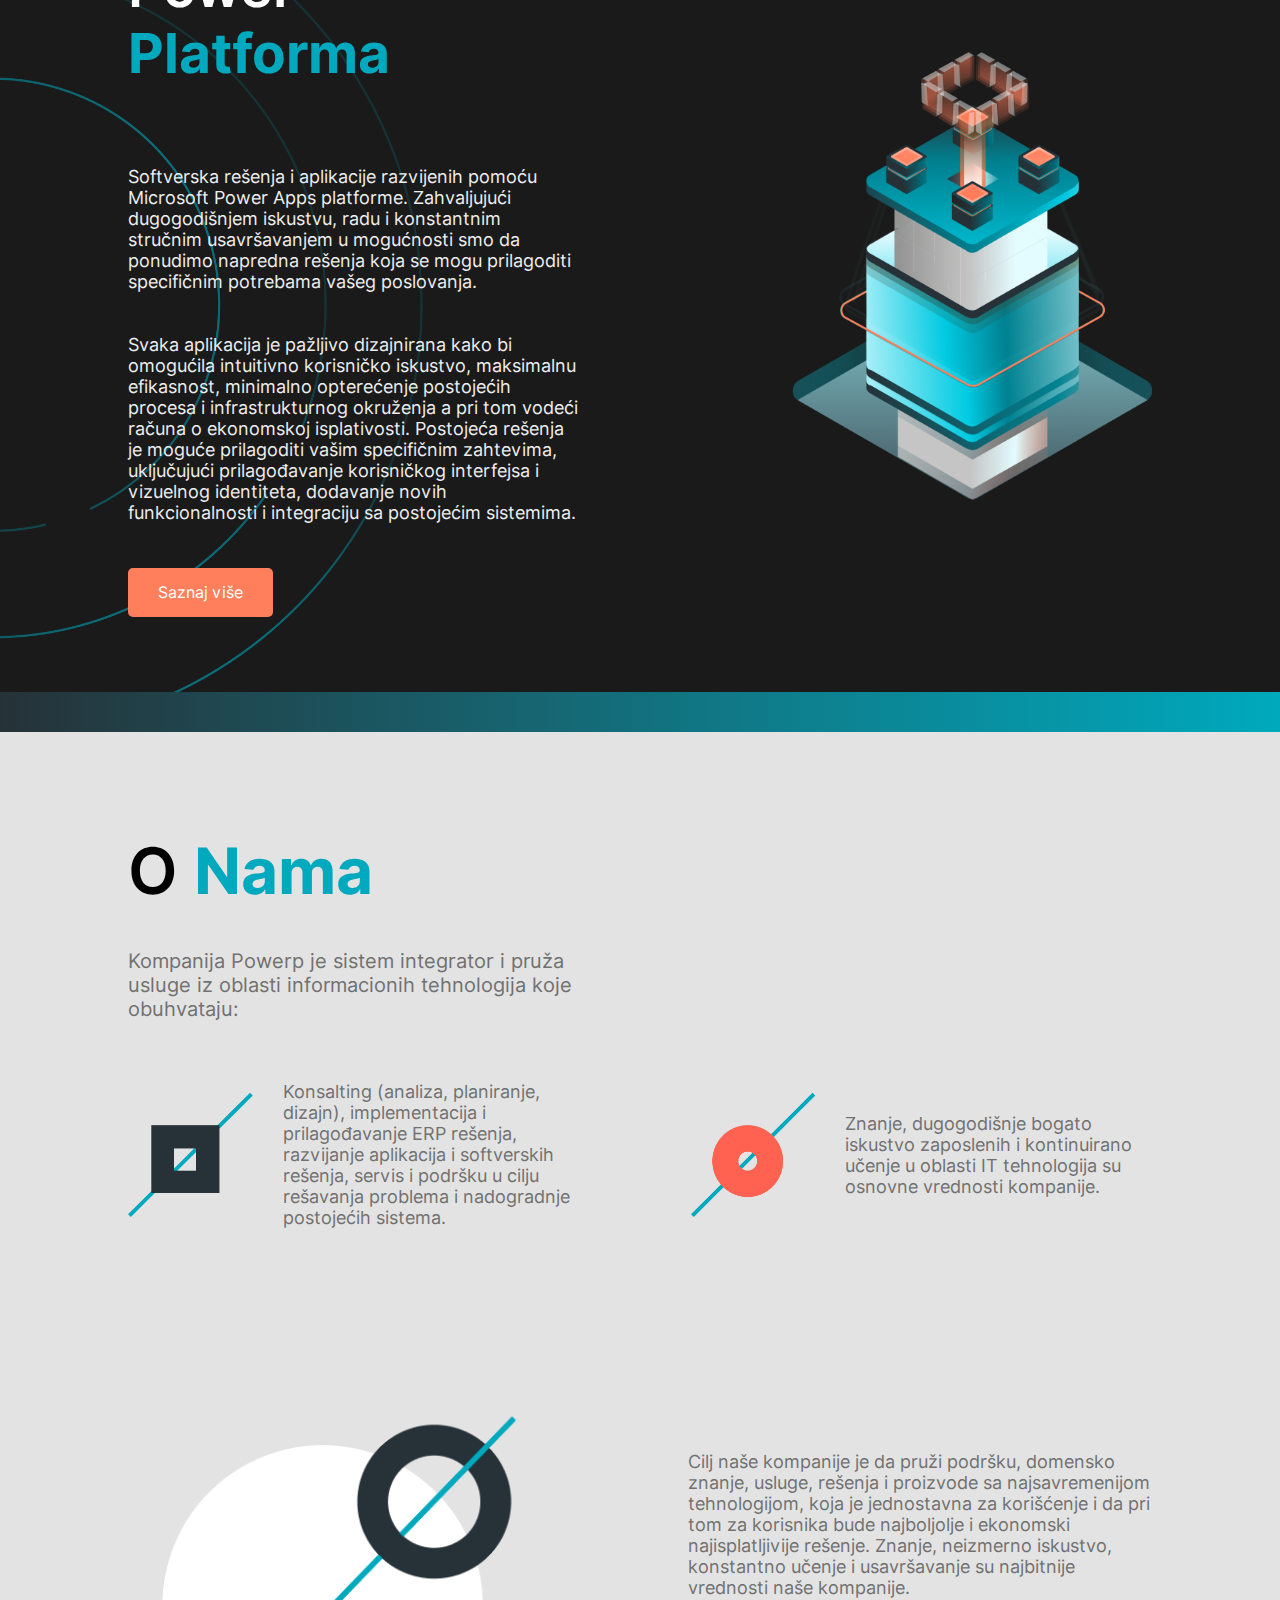
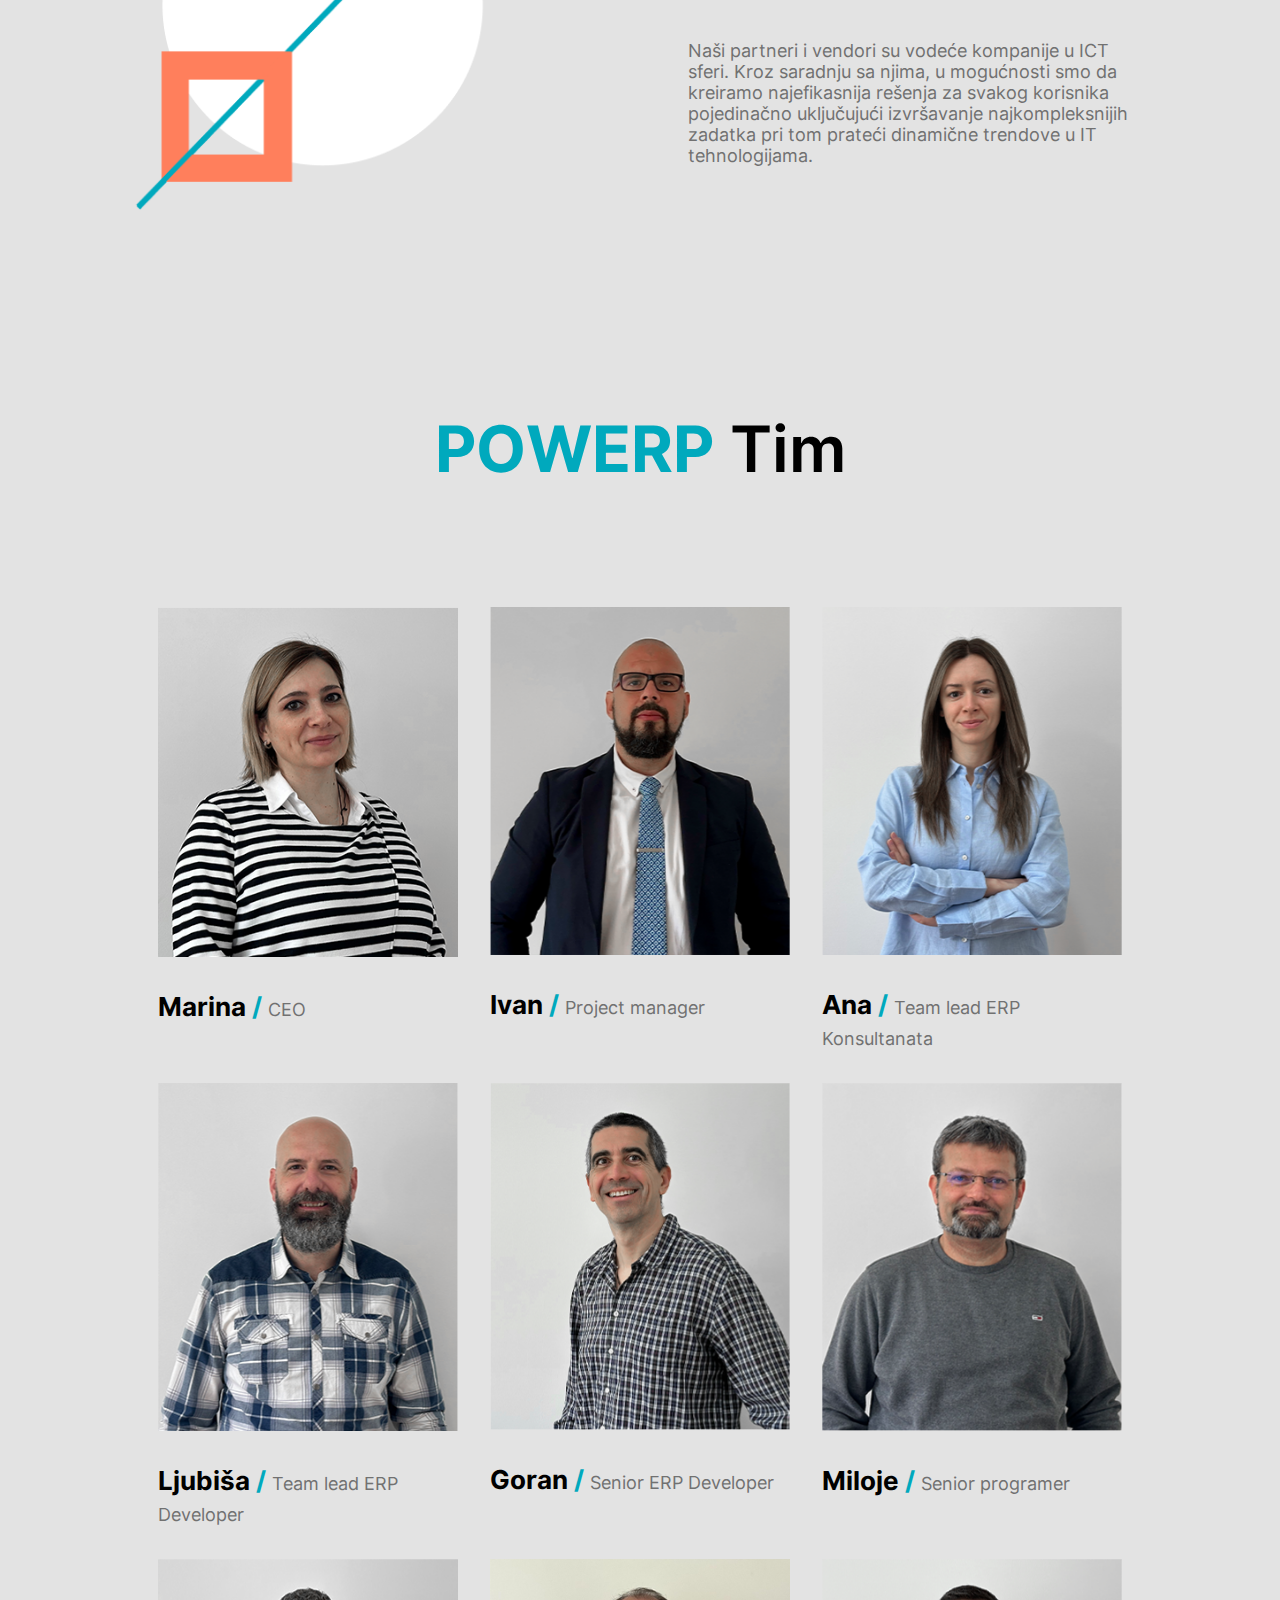
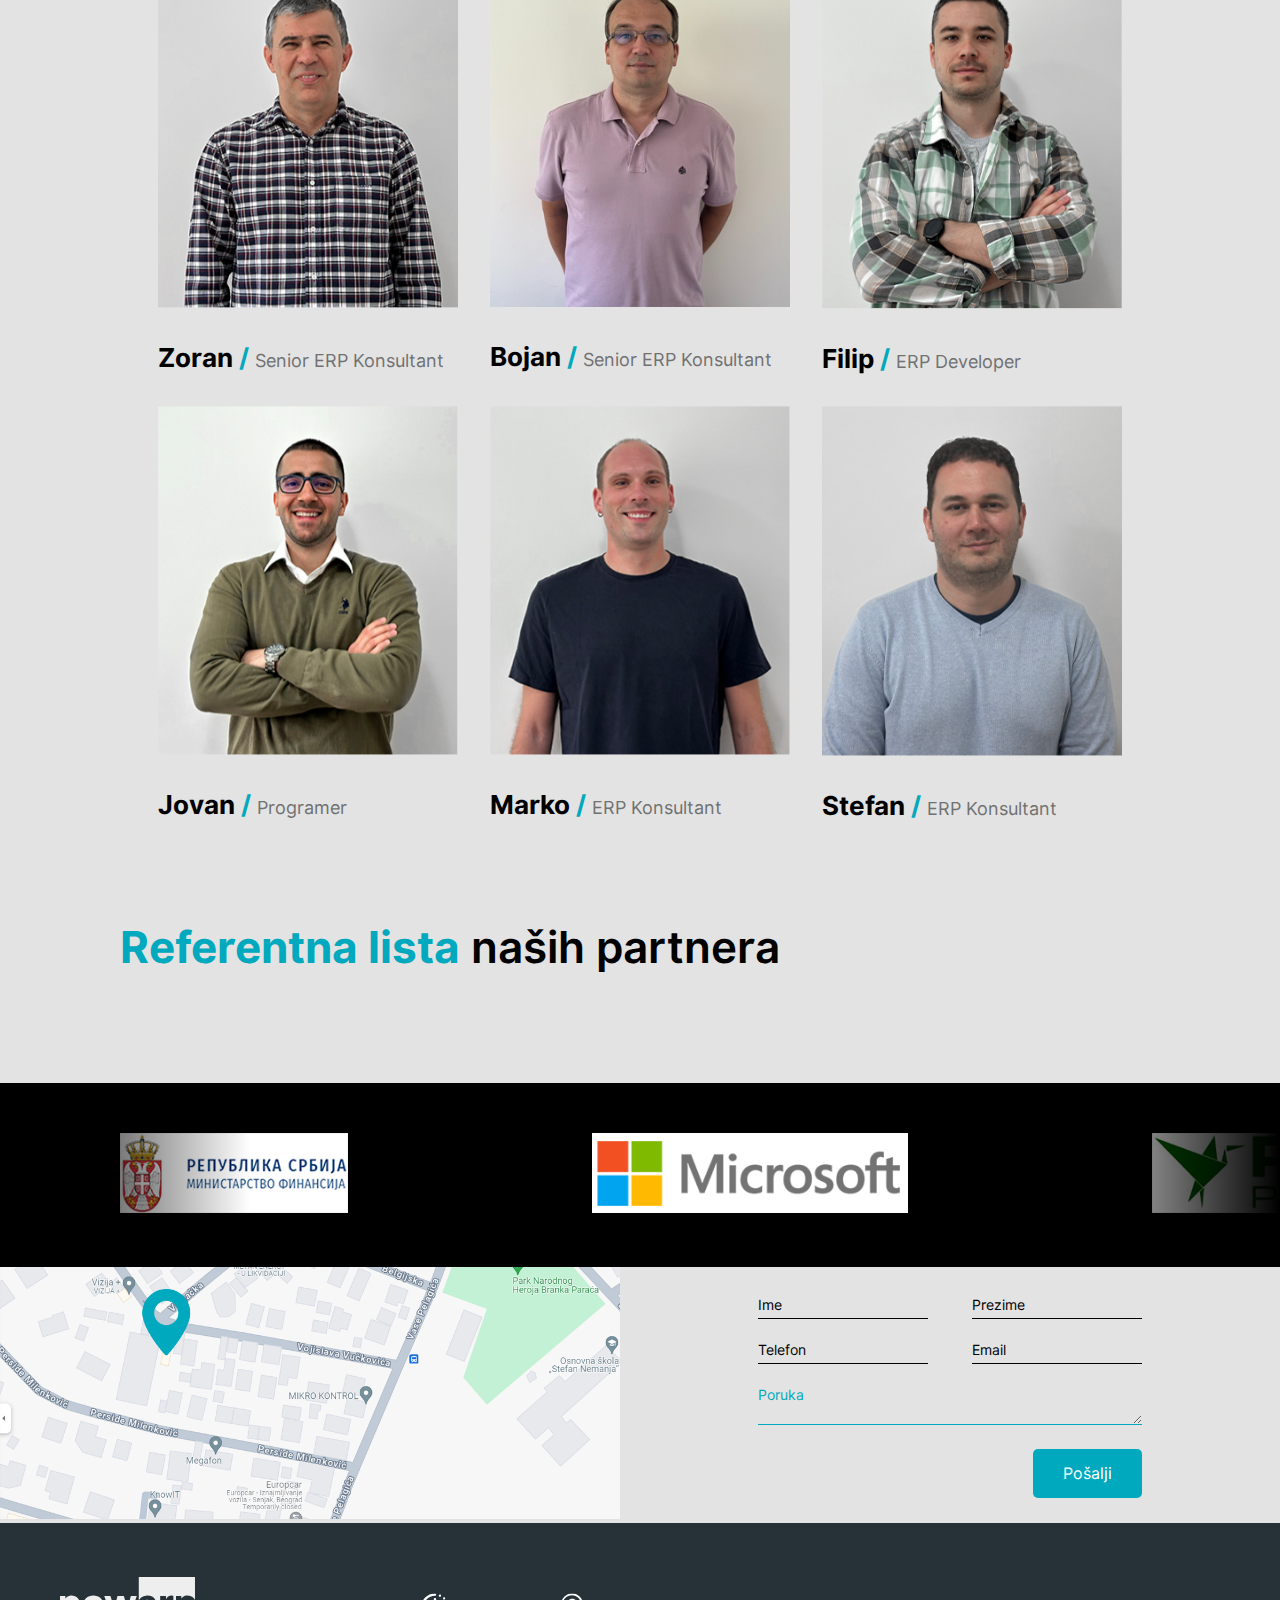
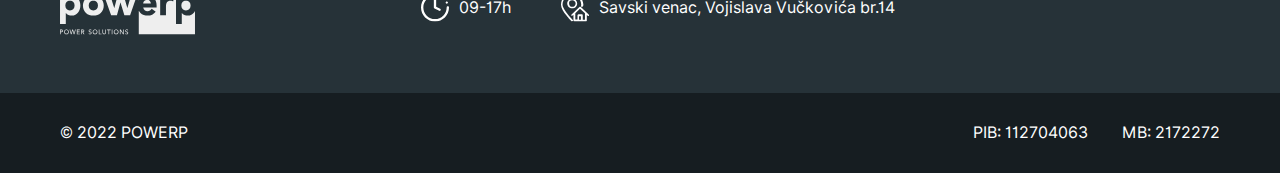
==== commit b208b402: "Mobile Version - Finished" ====
--- a/index.html
+++ b/index.html
@@ -27,7 +27,7 @@
       </div>
     </nav>
 
-    <nav class="hamburger-nav">
+    <nav class="hamburger-nav" id="mobile-nav">
       <div class="logo"><img src="assets/images/logo.svg" alt="Logo" /></div>
       <div class="hamburger-menu">
         <div class="hamburger-icon" onclick="toggleMenu()">
@@ -45,11 +45,15 @@
             <img src="assets/images/logo.svg" alt="Logo" />
           </div>
           <li>
-            <a href="#" class="active" onclick="toggleMenu()">šta radimo</a>
+            <a href="#mobile-hero-section" class="active" onclick="toggleMenu()">šta radimo</a>
           </li>
-          <li><a href="#" onclick="toggleMenu()">o nama</a></li>
-          <li><a href="#" onclick="toggleMenu()">šta nudimo</a></li>
-          <li><a href="#" onclick="toggleMenu()">kontakt</a></li>
+          <li><a href="#mobile-about-us-section" onclick="toggleMenu()">o nama</a></li>
+          <li><a href="#mobile-services-section" onclick="toggleMenu()">šta nudimo</a></li>
+          <li><a href="#mobile-footer-section" onclick="toggleMenu()">kontakt</a></li>
+          <div class="hamburger-menu-footer">
+            <p class="address">Savski venac, Vojislava Vučkovića br.14</p>
+            <p class="phone-number">011 / 454 08 22</p>
+          </div>
         </div>
       </div>
     </nav>
@@ -329,7 +333,7 @@
     </footer>
 
     <!-- Mobile Version -->
-     <section class="mobile-hero-section">
+     <section class="mobile-hero-section" id="mobile-hero-section">
       <img class="bg-elements" src="assets/images/mobile/hero-bg-elements.png" alt="Background Elements" />
       <h1>PowerUP Your Business 
         with PowERP!</h1>
@@ -353,12 +357,13 @@
      </section>
 
      <section class="mobile-paragraph-section">
+      <img src="assets/images/mobile/section-bg.png" alt="Section Background Image"/>
       <p>
         PowERP nudi jedinstvena aplikativna rešenja koja će klijentima omogućiti 
         da potpuno organizuju i sistematizuju svoje poslovno okruženje.</p>
      </section>
 
-     <section class="mobile-services-section">
+     <section class="mobile-services-section" id="mobile-services-section">
       <h2> Implementacijom informacionog sistema  (ERP sistem) integriše se:</h2>
       <div class="services">
         <div class="service-item">
@@ -377,7 +382,7 @@
       </div>
      </section>
 
-     <section class="mobile-about-us-section">
+     <section class="mobile-about-us-section" id="mobile-about-us-section">
       <h2>O nama</h2>
       <img src="assets/images/mobile/about-us-bg.png" alt="About Us" />
       <div class="paragraph paragraph-1">
@@ -441,7 +446,7 @@
         <a href="https://maps.app.goo.gl/hxrdSEuvY7iCzsEn7" target="_blank"><img src="./assets/images/mobile/mobile-map.png" alt="Map" /></a>
     </section>
 
-    <footer class="mobile-footer-section">
+    <footer class="mobile-footer-section" id="mobile-footer-section">
       <div class="mobile-footer-content">
         <div class="mobile-form-container">
           <form action="https://formsubmit.co/af4850bc16fc0e2a9317a578badf3f67" method="POST">
--- a/style/common.css
+++ b/style/common.css
@@ -19,6 +19,7 @@
   --slider-track-color: #bebebe;
   --disabled-text-color: #d4d4d4;
   --mobile-text-color: #58595b;
+  --nav-address-color: #cbcfd4;
 }
 
 /* >> Custom Fonts << */
@@ -51,6 +52,7 @@
 * {
   margin: 0;
   padding: 0;
+  scroll-behavior: smooth;
 }
 
 body {
@@ -172,9 +174,21 @@
   background: transparent;
 }
 
-.hamburger-nav.open,
-.hamburger-nav.scrolled {
+.hamburger-nav.open {
   background: var(--primary-color) !important;
+  box-shadow: none;
+  transition: background-color 200ms linear;
+}
+
+.hamburger-nav-colored {
+  background: var(--primary-color) !important;
+  box-shadow: 0 4px 4px 0 rgba(0, 0, 0, 0.2);
+  transition: background-color 200ms linear;
+}
+
+.hamburger-nav-transparent {
+  background: transparent;
+  box-shadow: none;
   transition: background-color 200ms linear;
 }
 
@@ -312,6 +326,30 @@
   max-height: calc(100vh - 108px);
 }
 
+.hamburger-menu-footer {
+  background-color: var(--copyright-mobile-bg-color);
+  position: absolute;
+  bottom: 0;
+  left: 0;
+  height: 72px;
+  width: 100%;
+  display: flex;
+  align-items: center;
+  justify-content: space-around;
+  flex-direction: column;
+  padding: 20px 0;
+}
+
+.hamburger-menu-footer p {
+  color: var(--nav-address-color);
+  font-family: "MobileFont";
+  font-size: 14px;
+}
+
+.hamburger-menu-footer .phone-number {
+  margin-top: 20px;
+}
+
 /* >>> Divider Styling <<< */
 
 .divider {
@@ -550,3 +588,38 @@
   width: 100px;
   height: 100%;
 }
+
+/* >>> Go to Desktop Page Styling <<< */
+
+.go-to-desktop-section {
+  width: 100%;
+  height: 100vh;
+  display: flex;
+  align-items: center;
+  justify-content: center;
+}
+
+.go-to-desktop-section h1 {
+  font-family: "PageFontBold";
+  font-size: 28px;
+  text-align: center;
+  color: var(--section-title-color);
+}
+
+.go-to-desktop-section .go-to-desktop-content {
+  display: flex;
+  flex-direction: column;
+  align-items: center;
+  justify-content: center;
+  width: 80%;
+}
+
+.go-to-desktop-section h1 span {
+  color: var(--primary-color);
+  font-family: "PageFontExtraBold";
+}
+
+.go-to-desktop-section img {
+  width: 350px;
+  margin-top: 100px;
+}
--- a/style/style.css
+++ b/style/style.css
@@ -336,13 +336,16 @@
 .mobile-paragraph-section {
   width: 100%;
   height: 166px;
-  background: url("/assets/images/mobile/section-bg.png");
-  background-size: cover;
-  padding: 40px 0;
-  display: flex;
-  flex-direction: column;
-  align-items: center;
-  justify-content: center;
+  display: flex;
+  flex-direction: column;
+  align-items: center;
+  justify-content: center;
+  position: relative;
+}
+
+.mobile-paragraph-section img {
+  width: 100%;
+  height: 100%;
 }
 
 .mobile-paragraph-section p {
@@ -352,6 +355,10 @@
   font-family: "MobileFontBold";
   text-align: center;
   font-size: 16px;
+  position: absolute;
+  top: 50%;
+  left: 50%;
+  transform: translate(-50%, -50%);
 }
 
 .mobile-services-section {
--- a/style/mediaqueries.css
+++ b/style/mediaqueries.css
@@ -455,7 +455,9 @@
   .mobile-services-section,
   .mobile-about-us-section,
   .mobile-partners-section,
-  .mobile-map-section {
+  .mobile-map-section,
+  .mobile-footer-section,
+  .go-to-desktop-section {
     display: none;
   }
 }
